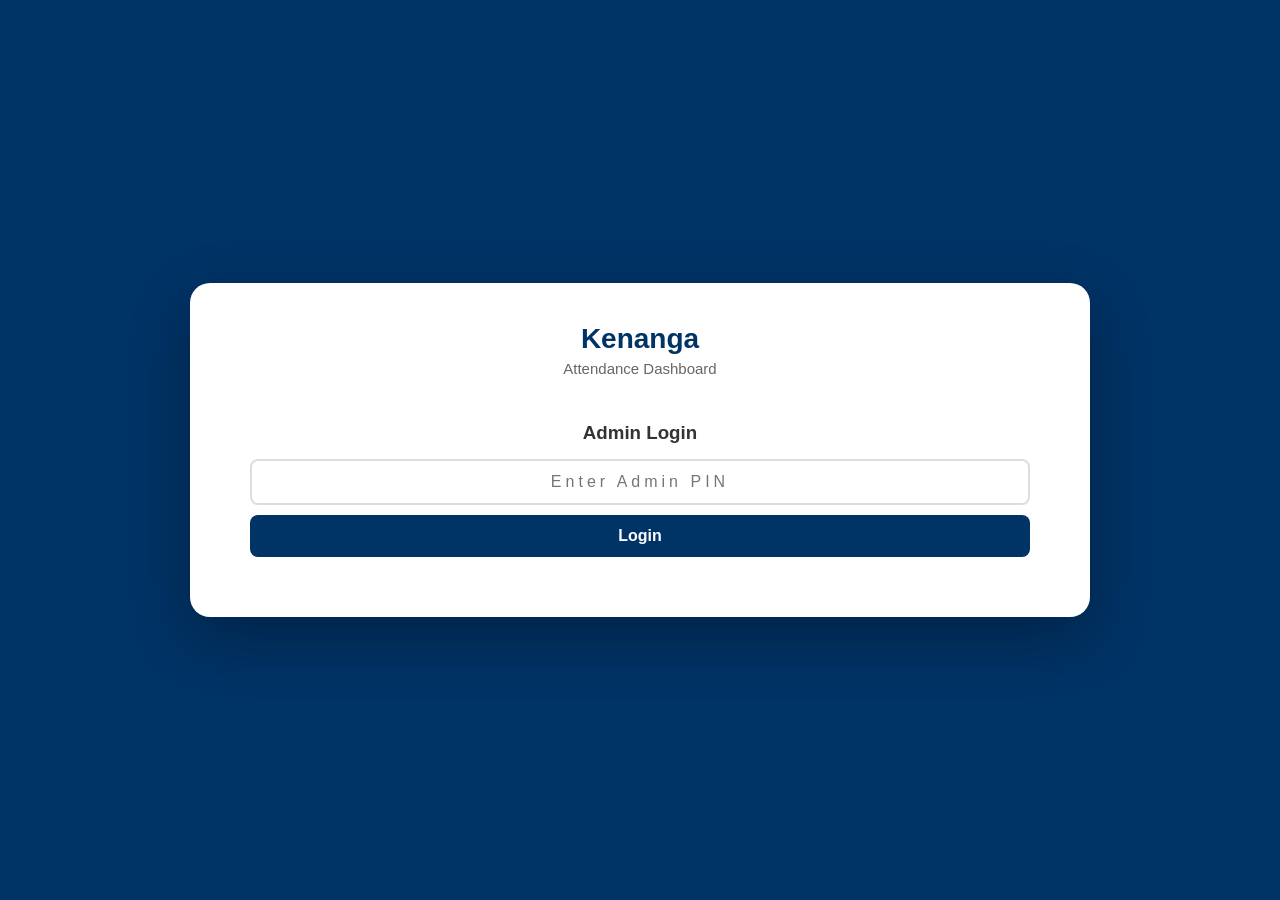
==== admin.html @ 0463588b "Add files via upload" ====
<!DOCTYPE html>
<html lang="en">
<head>
    <meta charset="UTF-8">
    <meta name="viewport" content="width=device-width, initial-scale=1.0">
    <title>Kenanga - Admin Attendance</title>
    <link rel="stylesheet" href="style.css">
</head>
<body>
    <div class="container admin-container">
        <h1>Kenanga</h1>
        <p class="subtitle">Attendance Dashboard</p>

        <div id="loginBox" class="login-box">
            <h3>Admin Login</h3>
            <input type="password" id="adminPin" placeholder="Enter Admin PIN">
            <button onclick="adminLogin()">Login</button>
            <p id="loginError" class="error hidden">Incorrect PIN</p>
        </div>

        <div id="adminPanel" class="hidden">

            <div class="month-selector">
                <label>Month:</label>
                <select id="monthSelect" onchange="loadAttendance()"></select>
                <label>Year:</label>
                <select id="yearSelect" onchange="loadAttendance()"></select>
            </div>

            <div class="summary-section">
                <h2>Monthly Summary</h2>
                <div id="summaryTable"></div>
            </div>

            <div class="bonus-section">
                <h2>Daily Bonus Settings</h2>
                <div id="bonusSettings"></div>
                <button onclick="saveBonusSettings()" class="save-btn">Save Bonus Settings</button>
            </div>

            <div class="records-section">
                <h2>Attendance Records</h2>
                <div id="recordsTable"></div>
            </div>

            <button onclick="exportCSV()" class="export-btn">Export CSV</button>
        </div>
    </div>

    <script src="script.js"></script>
    <script src="admin-script.js"></script>
</body>
</html>
---- style.css ----
* {
    margin: 0;
    padding: 0;
    box-sizing: border-box;
}

body {
    font-family: -apple-system, BlinkMacSystemFont, 'Segoe UI', Roboto, sans-serif;
    background: #003366;
    min-height: 100vh;
    padding: 20px;
    display: flex;
    align-items: center;
    justify-content: center;
}

.container {
    max-width: 480px;
    width: 100%;
    background: white;
    border-radius: 20px;
    padding: 40px;
    box-shadow: 0 20px 60px rgba(0,0,0,0.3);
}

.admin-container {
    max-width: 900px;
}

h1 {
    text-align: center;
    color: #003366;
    font-size: 28px;
    margin-bottom: 5px;
}

.subtitle {
    text-align: center;
    color: #666;
    margin-bottom: 25px;
    font-size: 15px;
}

.info-box {
    padding: 12px 16px;
    border-radius: 8px;
    margin-bottom: 12px;
    font-size: 14px;
    font-weight: 500;
}

.success-box {
    background: #d4edda;
    color: #155724;
    border: 1px solid #c3e6cb;
}

.error-box {
    background: #f8d7da;
    color: #721c24;
    border: 1px solid #f5c6cb;
}

.neutral-box {
    background: #e3f2fd;
    color: #0d47a1;
    border: 1px solid #bbdefb;
}

.input-group {
    margin-bottom: 20px;
}

.input-group label {
    display: block;
    font-weight: 600;
    color: #333;
    margin-bottom: 8px;
    font-size: 14px;
}

.input-group select {
    width: 100%;
    padding: 14px;
    border: 2px solid #e0e0e0;
    border-radius: 10px;
    font-size: 16px;
    color: #333;
    background: white;
}

.input-group select:focus {
    outline: none;
    border-color: #003366;
}

.checkin-btn {
    width: 100%;
    padding: 18px;
    background: #003366;
    color: white;
    border: none;
    border-radius: 10px;
    font-size: 18px;
    font-weight: 600;
    cursor: pointer;
    transition: all 0.3s;
    display: flex;
    align-items: center;
    justify-content: center;
    gap: 10px;
}

.checkin-btn:hover {
    background: #004488;
    transform: translateY(-2px);
}

.warning-box {
    background: #fff3cd;
    border: 1px solid #ffc107;
    color: #856404;
    padding: 12px 16px;
    border-radius: 8px;
    margin-bottom: 15px;
    font-weight: 600;
    text-align: center;
}

.success-box-large {
    text-align: center;
    padding: 30px;
    background: #d4edda;
    border-radius: 15px;
}

.success-icon {
    font-size: 60px;
    color: #28a745;
    margin-bottom: 15px;
}

.blocked-box {
    text-align: center;
    padding: 30px;
    background: #f8d7da;
    border-radius: 15px;
}

.blocked-icon {
    font-size: 60px;
    color: #dc3545;
    margin-bottom: 15px;
}

#successBox {
    text-align: center;
    padding: 30px;
    background: #d4edda;
    border-radius: 15px;
}

#successBox .success-icon {
    font-size: 60px;
    color: #28a745;
    margin-bottom: 15px;
}

#successBox h2 {
    color: #155724;
    margin-bottom: 10px;
}

#successBox p {
    color: #155724;
    font-size: 14px;
}

#blockedBox {
    text-align: center;
    padding: 30px;
    background: #f8d7da;
    border-radius: 15px;
}

#blockedBox .blocked-icon {
    font-size: 60px;
    color: #dc3545;
    margin-bottom: 15px;
}

#blockedBox p {
    color: #721c24;
    font-weight: 600;
}

.spinner {
    display: inline-block;
    animation: spin 1s linear infinite;
}

@keyframes spin {
    from { transform: rotate(0deg); }
    to { transform: rotate(360deg); }
}

.hidden {
    display: none;
}

/* Admin styles */
.login-box {
    text-align: center;
    padding: 20px;
}

.login-box h3 {
    margin-bottom: 15px;
    color: #333;
}

.login-box input {
    width: 100%;
    padding: 12px;
    border: 2px solid #ddd;
    border-radius: 8px;
    font-size: 16px;
    margin-bottom: 10px;
    text-align: center;
    letter-spacing: 4px;
}

.login-box button {
    width: 100%;
    padding: 12px;
    background: #003366;
    color: white;
    border: none;
    border-radius: 8px;
    font-size: 16px;
    cursor: pointer;
    font-weight: 600;
}

.error {
    color: red;
    font-size: 13px;
    margin-top: 8px;
}

.month-selector {
    display: flex;
    gap: 15px;
    align-items: center;
    margin-bottom: 25px;
    flex-wrap: wrap;
}

.month-selector label {
    font-weight: 600;
    color: #333;
}

.month-selector select {
    padding: 8px 12px;
    border: 2px solid #ddd;
    border-radius: 8px;
    font-size: 14px;
}

.summary-section, .bonus-section, .records-section {
    margin-bottom: 30px;
}

.summary-section h2, .bonus-section h2, .records-section h2 {
    color: #003366;
    margin-bottom: 15px;
    font-size: 18px;
    border-bottom: 2px solid #003366;
    padding-bottom: 8px;
}

table {
    width: 100%;
    border-collapse: collapse;
    font-size: 14px;
}

th {
    background: #003366;
    color: white;
    padding: 12px;
    text-align: left;
}

td {
    padding: 10px 12px;
    border-bottom: 1px solid #e0e0e0;
}

tr:hover td {
    background: #f5f5f5;
}

td.present {
    color: #28a745;
    font-weight: 700;
}

td.absent {
    color: #dc3545;
    font-weight: 700;
}

.bonus-row {
    display: flex;
    align-items: center;
    gap: 15px;
    margin-bottom: 10px;
    padding: 10px;
    background: #f9f9f9;
    border-radius: 8px;
}

.bonus-row span {
    flex: 1;
    font-weight: 600;
    color: #333;
}

.bonus-row input {
    width: 180px;
    padding: 8px 12px;
    border: 2px solid #ddd;
    border-radius: 6px;
    font-size: 14px;
}

.save-btn {
    padding: 12px 24px;
    background: #28a745;
    color: white;
    border: none;
    border-radius: 8px;
    font-size: 14px;
    font-weight: 600;
    cursor: pointer;
    margin-top: 10px;
}

.export-btn {
    width: 100%;
    padding: 14px;
    background: #6c757d;
    color: white;
    border: none;
    border-radius: 8px;
    font-size: 15px;
    font-weight: 600;
    cursor: pointer;
    margin-top: 10px;
}

.no-data {
    text-align: center;
    color: #666;
    padding: 20px;
}
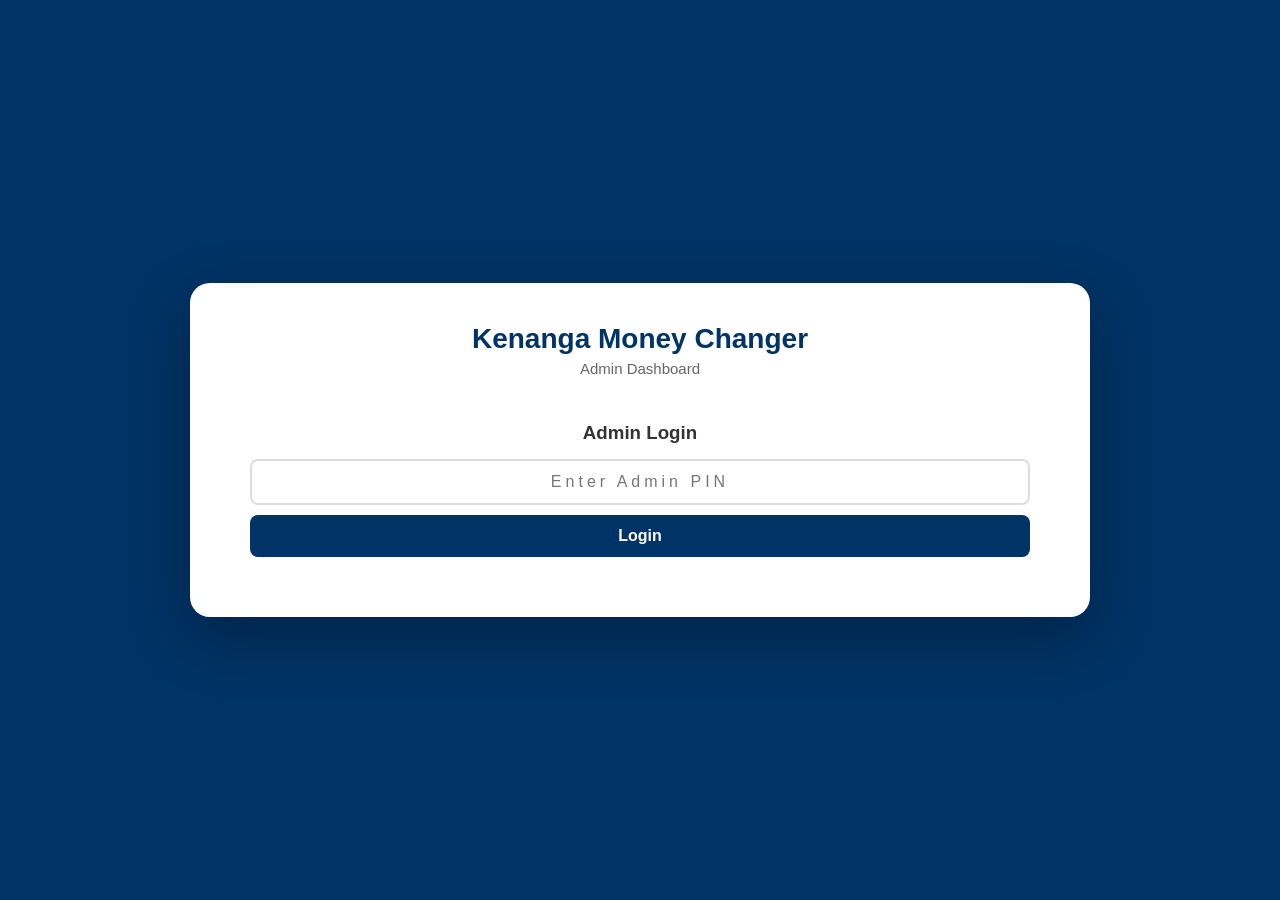
==== commit 77e1097d: "Add files via upload" ====
--- a/admin.html
+++ b/admin.html
@@ -3,19 +3,19 @@
 <head>
     <meta charset="UTF-8">
     <meta name="viewport" content="width=device-width, initial-scale=1.0">
-    <title>Kenanga - Admin Attendance</title>
+    <title>Kenanga Money Changer - Admin</title>
     <link rel="stylesheet" href="style.css">
 </head>
 <body>
     <div class="container admin-container">
-        <h1>Kenanga</h1>
-        <p class="subtitle">Attendance Dashboard</p>
+        <h1>Kenanga Money Changer</h1>
+        <p class="subtitle">Admin Dashboard</p>
 
         <div id="loginBox" class="login-box">
             <h3>Admin Login</h3>
             <input type="password" id="adminPin" placeholder="Enter Admin PIN">
             <button onclick="adminLogin()">Login</button>
-            <p id="loginError" class="error hidden">Incorrect PIN</p>
+            <p id="loginError" class="error-text hidden">Incorrect PIN</p>
         </div>
 
         <div id="adminPanel" class="hidden">
@@ -33,14 +33,9 @@
             </div>
 
             <div class="bonus-section">
-                <h2>Daily Bonus Settings</h2>
-                <div id="bonusSettings"></div>
-                <button onclick="saveBonusSettings()" class="save-btn">Save Bonus Settings</button>
-            </div>
-
-            <div class="records-section">
-                <h2>Attendance Records</h2>
-                <div id="recordsTable"></div>
+                <h2>Employee Settings</h2>
+                <div id="employeeSettings"></div>
+                <button onclick="saveEmployeeSettings()" class="save-btn">Save Settings</button>
             </div>
 
             <button onclick="exportCSV()" class="export-btn">Export CSV</button>
--- a/style.css
+++ b/style.css
@@ -366,3 +366,257 @@
     color: #666;
     padding: 20px;
 }
+
+/* Daily code box */
+.daily-code-box {
+    text-align: center;
+    background: #003366;
+    color: white;
+    padding: 20px;
+    border-radius: 15px;
+    margin-bottom: 20px;
+}
+
+.daily-code-box p {
+    font-size: 13px;
+    opacity: 0.8;
+    margin-bottom: 8px;
+}
+
+.code-display {
+    font-size: 48px;
+    font-weight: 800;
+    letter-spacing: 12px;
+    color: #FFD700;
+    margin: 10px 0;
+}
+
+.code-hint {
+    font-size: 12px;
+    opacity: 0.7;
+    margin-top: 8px !important;
+}
+
+#codeInput {
+    width: 100%;
+    padding: 14px;
+    border: 2px solid #e0e0e0;
+    border-radius: 10px;
+    font-size: 24px;
+    text-align: center;
+    letter-spacing: 8px;
+    font-weight: 700;
+}
+
+#codeInput:focus {
+    outline: none;
+    border-color: #003366;
+}
+
+/* Employee detail page */
+.back-btn {
+    display: inline-block;
+    padding: 10px 20px;
+    background: #003366;
+    color: white;
+    border: none;
+    border-radius: 8px;
+    cursor: pointer;
+    font-size: 14px;
+    font-weight: 600;
+    margin-bottom: 25px;
+    text-decoration: none;
+}
+
+.employee-profile {
+    display: flex;
+    align-items: center;
+    gap: 20px;
+    margin-bottom: 20px;
+}
+
+.employee-avatar {
+    width: 70px;
+    height: 70px;
+    background: #003366;
+    color: white;
+    border-radius: 50%;
+    display: flex;
+    align-items: center;
+    justify-content: center;
+    font-size: 30px;
+    font-weight: 700;
+    flex-shrink: 0;
+}
+
+.employee-info h2 {
+    color: #003366;
+    margin-bottom: 4px;
+}
+
+.employee-info .position {
+    color: #666;
+    font-size: 14px;
+}
+
+.employee-info .period {
+    color: #999;
+    font-size: 13px;
+}
+
+.salary-card {
+    background: #003366;
+    color: white;
+    padding: 15px 20px;
+    border-radius: 10px;
+    display: flex;
+    justify-content: space-between;
+    align-items: center;
+    margin-bottom: 25px;
+    font-size: 15px;
+}
+
+.salary-card strong {
+    font-size: 18px;
+}
+
+.summary-cards {
+    display: grid;
+    grid-template-columns: repeat(3, 1fr);
+    gap: 15px;
+    margin-bottom: 25px;
+}
+
+.summary-card {
+    padding: 20px;
+    border-radius: 10px;
+    text-align: center;
+    display: flex;
+    flex-direction: column;
+    gap: 8px;
+}
+
+.summary-card span {
+    font-size: 12px;
+    font-weight: 600;
+    opacity: 0.8;
+}
+
+.summary-card strong {
+    font-size: 28px;
+    font-weight: 800;
+}
+
+.summary-card.green { background: #d4edda; color: #155724; }
+.summary-card.red { background: #f8d7da; color: #721c24; }
+.summary-card.blue { background: #d1ecf1; color: #0c5460; }
+
+.earnings-table {
+    margin-bottom: 30px;
+}
+
+.earnings-table .total-row td {
+    background: #003366;
+    color: white;
+    font-size: 16px;
+}
+
+/* Employee settings */
+.employee-setting-card {
+    background: #f9f9f9;
+    border-radius: 10px;
+    padding: 20px;
+    margin-bottom: 15px;
+}
+
+.employee-setting-card h4 {
+    color: #003366;
+    margin-bottom: 15px;
+    font-size: 16px;
+}
+
+.setting-grid {
+    display: grid;
+    grid-template-columns: 1fr 1fr;
+    gap: 10px;
+}
+
+.setting-row {
+    display: flex;
+    flex-direction: column;
+    gap: 5px;
+}
+
+.setting-row label {
+    font-size: 12px;
+    color: #666;
+    font-weight: 600;
+}
+
+.setting-row input {
+    padding: 8px 12px;
+    border: 2px solid #ddd;
+    border-radius: 6px;
+    font-size: 14px;
+}
+
+.detail-btn {
+    padding: 6px 14px;
+    background: #003366;
+    color: white;
+    border: none;
+    border-radius: 6px;
+    cursor: pointer;
+    font-size: 13px;
+    font-weight: 600;
+}
+
+.detail-btn:hover {
+    background: #004488;
+}
+
+tfoot td {
+    background: #f0f4ff;
+    font-size: 15px;
+    padding: 12px;
+}
+
+.checkout-btn {
+    width: 100%;
+    padding: 18px;
+    background: #dc3545;
+    color: white;
+    border: none;
+    border-radius: 10px;
+    font-size: 18px;
+    font-weight: 600;
+    cursor: pointer;
+    transition: all 0.3s;
+    display: flex;
+    align-items: center;
+    justify-content: center;
+    gap: 10px;
+    margin-top: 10px;
+}
+
+.checkout-btn:hover {
+    background: #c82333;
+    transform: translateY(-2px);
+}
+
+.success-hint {
+    background: #d4edda;
+    border-color: #28a745;
+    color: #155724;
+}
+
+.error-text {
+    color: red;
+    font-size: 13px;
+    margin-bottom: 10px;
+}
+
+@media (max-width: 600px) {
+    .setting-grid { grid-template-columns: 1fr; }
+    .summary-cards { grid-template-columns: 1fr; }
+}
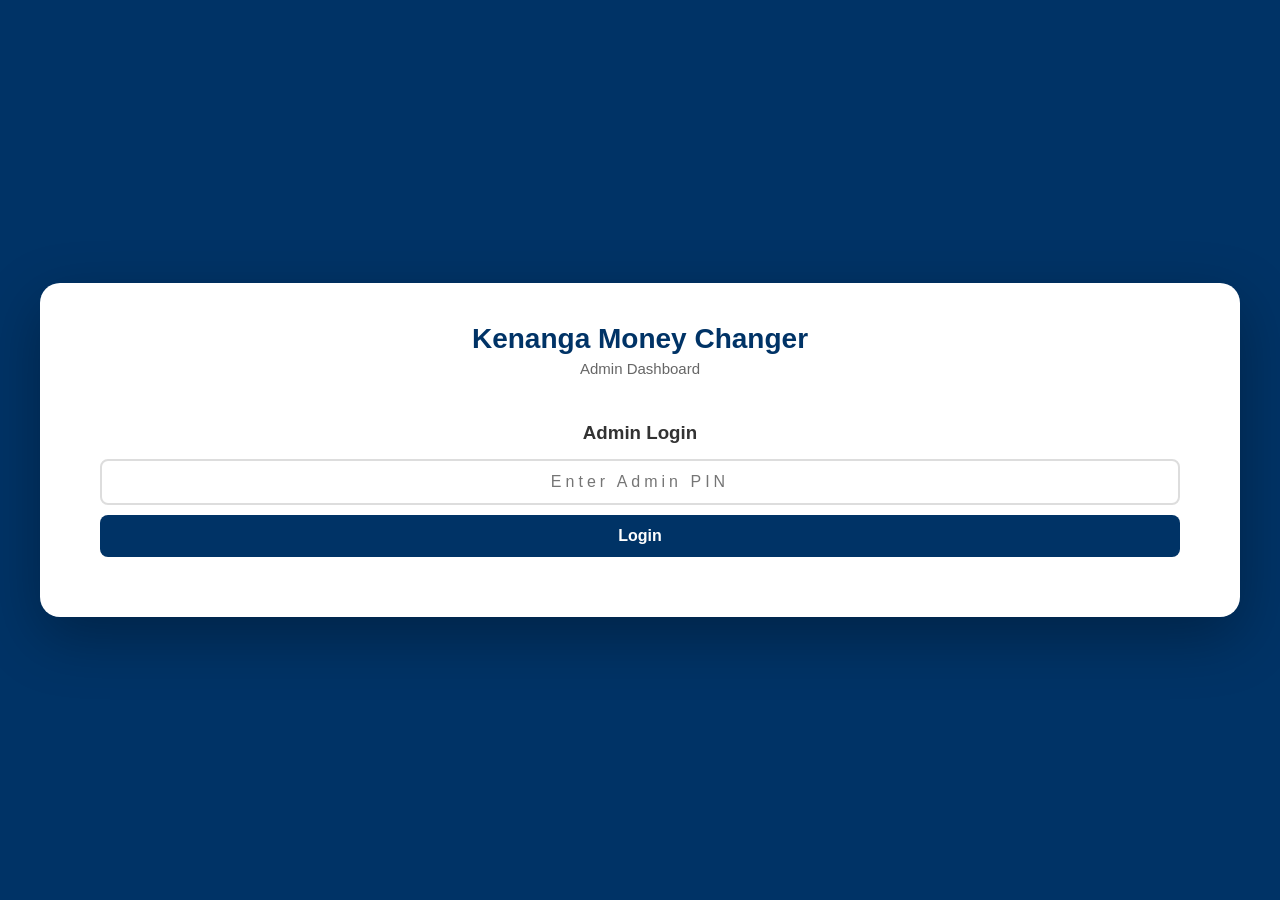
==== commit 1b9dc4d0: "Add files via upload" ====
--- a/admin.html
+++ b/admin.html
@@ -7,7 +7,7 @@
     <link rel="stylesheet" href="style.css">
 </head>
 <body>
-    <div class="container admin-container">
+    <div class="container admin-container wide">
         <h1>Kenanga Money Changer</h1>
         <p class="subtitle">Admin Dashboard</p>
 
@@ -22,26 +22,64 @@
 
             <div class="month-selector">
                 <label>Month:</label>
-                <select id="monthSelect" onchange="loadAttendance()"></select>
+                <select id="monthSelect" onchange="loadAttendance(); renderCalendar()"></select>
                 <label>Year:</label>
-                <select id="yearSelect" onchange="loadAttendance()"></select>
+                <select id="yearSelect" onchange="loadAttendance(); renderCalendar()"></select>
             </div>
 
-            <div class="summary-section">
-                <h2>Monthly Summary</h2>
-                <div id="summaryTable"></div>
+            <!-- Monthly Summary -->
+            <div class="collapsible-section">
+                <div class="section-header" onclick="toggleSection('summarySection')">
+                    <h2>Monthly Summary</h2>
+                    <button class="hide-btn" id="summaryToggle">Hide ▲</button>
+                </div>
+                <div id="summarySection">
+                    <div id="summaryTable"></div>
+                </div>
             </div>
 
-            <div class="bonus-section">
-                <h2>Employee Settings</h2>
-                <div id="employeeSettings"></div>
-                <button onclick="saveEmployeeSettings()" class="save-btn">Save Settings</button>
+            <!-- Holiday Calendar -->
+            <div class="collapsible-section">
+                <div class="section-header" onclick="toggleSection('calendarSection')">
+                    <h2>Holiday Calendar</h2>
+                    <button class="hide-btn" id="calendarToggle">Hide ▲</button>
+                </div>
+                <div id="calendarSection">
+                    <p style="font-size:13px;color:#666;margin-bottom:10px;">Click any weekday to mark/unmark as holiday.</p>
+                    <div id="calendarContainer"></div>
+                </div>
+            </div>
+
+            <!-- Employee Settings -->
+            <div class="collapsible-section">
+                <div class="section-header" onclick="toggleSection('settingsSection')">
+                    <h2>Employee Settings</h2>
+                    <button class="hide-btn" id="settingsToggle">Hide ▲</button>
+                </div>
+                <div id="settingsSection">
+                    <div id="employeeSettings"></div>
+                    <button onclick="saveEmployeeSettings()" class="save-btn">Save Settings</button>
+                </div>
             </div>
 
             <button onclick="exportCSV()" class="export-btn">Export CSV</button>
         </div>
     </div>
 
+    <script>
+        function toggleSection(id) {
+            const section = document.getElementById(id);
+            const toggleId = id.replace('Section', 'Toggle');
+            const btn = document.getElementById(toggleId);
+            if (section.style.display === 'none') {
+                section.style.display = '';
+                btn.textContent = 'Hide ▲';
+            } else {
+                section.style.display = 'none';
+                btn.textContent = 'Show ▼';
+            }
+        }
+    </script>
     <script src="script.js"></script>
     <script src="admin-script.js"></script>
 </body>
--- a/style.css
+++ b/style.css
@@ -620,3 +620,176 @@
     .setting-grid { grid-template-columns: 1fr; }
     .summary-cards { grid-template-columns: 1fr; }
 }
+
+/* Calendar */
+.calendar-section {
+    margin-bottom: 30px;
+}
+
+.calendar-section h2 {
+    color: #003366;
+    margin-bottom: 10px;
+    font-size: 18px;
+    border-bottom: 2px solid #003366;
+    padding-bottom: 8px;
+}
+
+.calendar-header {
+    display: grid;
+    grid-template-columns: repeat(7, 1fr);
+    gap: 4px;
+    margin-bottom: 4px;
+}
+
+.calendar-header span {
+    text-align: center;
+    font-size: 12px;
+    font-weight: 700;
+    color: #666;
+    padding: 5px 0;
+}
+
+.calendar-grid {
+    display: grid;
+    grid-template-columns: repeat(7, 1fr);
+    gap: 4px;
+}
+
+.cal-day {
+    aspect-ratio: 1;
+    display: flex;
+    flex-direction: column;
+    align-items: center;
+    justify-content: center;
+    border-radius: 8px;
+    cursor: pointer;
+    font-size: 13px;
+    font-weight: 600;
+    position: relative;
+    transition: all 0.2s;
+}
+
+.cal-day.empty { background: transparent; cursor: default; }
+.cal-day.workday { background: #d4edda; color: #155724; }
+.cal-day.workday:hover { background: #b8dfc4; }
+.cal-day.weekend { background: #f0f0f0; color: #999; cursor: default; }
+.cal-day.holiday { background: #f8d7da; color: #721c24; }
+.cal-day.holiday:hover { background: #f1b0b7; }
+.cal-day.today { outline: 3px solid #003366; }
+
+.cal-label {
+    font-size: 8px;
+    font-weight: 600;
+    margin-top: 2px;
+}
+
+.workdays-count, .workdays-info {
+    margin-top: 10px;
+    font-size: 13px;
+    color: #555;
+}
+
+.cal-hint {
+    font-size: 12px;
+    color: #999;
+    margin-top: 5px;
+}
+
+/* Shift badge */
+.shift-badge {
+    background: #fff3cd;
+    border: 1px solid #ffc107;
+    color: #856404;
+    padding: 10px 15px;
+    border-radius: 8px;
+    margin-bottom: 15px;
+    font-weight: 600;
+    text-align: center;
+    font-size: 14px;
+}
+
+/* Summary table extras */
+td.shift { color: #ff9800; font-weight: 700; }
+td.advance { color: #dc3545; }
+td.remaining { color: #28a745; }
+
+.subtotal-row td { background: #e8f4fd; font-weight: 600; }
+.advance-row td { color: #dc3545; }
+
+.summary-card.orange { background: #fff3cd; color: #856404; }
+
+.shift-tag {
+    background: #fff3cd;
+    color: #856404;
+    padding: 2px 8px;
+    border-radius: 4px;
+    font-size: 12px;
+    font-weight: 600;
+}
+
+/* Wider container */
+.wide {
+    max-width: 1200px;
+}
+
+/* Collapsible sections */
+.collapsible-section {
+    margin-bottom: 30px;
+    border: 1px solid #e0e0e0;
+    border-radius: 12px;
+    overflow: hidden;
+}
+
+.section-header {
+    display: flex;
+    justify-content: space-between;
+    align-items: center;
+    padding: 15px 20px;
+    background: #f8f9fa;
+    cursor: pointer;
+    border-bottom: 1px solid #e0e0e0;
+}
+
+.section-header h2 {
+    color: #003366;
+    font-size: 17px;
+    border: none;
+    padding: 0;
+    margin: 0;
+}
+
+.section-header:hover {
+    background: #eef0f3;
+}
+
+#summarySection, #calendarSection, #settingsSection {
+    padding: 20px;
+}
+
+.hide-btn {
+    padding: 5px 12px;
+    background: transparent;
+    border: 1px solid #ccc;
+    border-radius: 6px;
+    cursor: pointer;
+    font-size: 12px;
+    color: #666;
+    pointer-events: none;
+}
+
+/* Employee setting card header */
+.emp-setting-header {
+    display: flex;
+    justify-content: space-between;
+    align-items: center;
+    cursor: pointer;
+    margin-bottom: 10px;
+}
+
+.emp-setting-header h4 {
+    margin: 0;
+}
+
+.emp-setting-header .hide-btn {
+    pointer-events: all;
+}
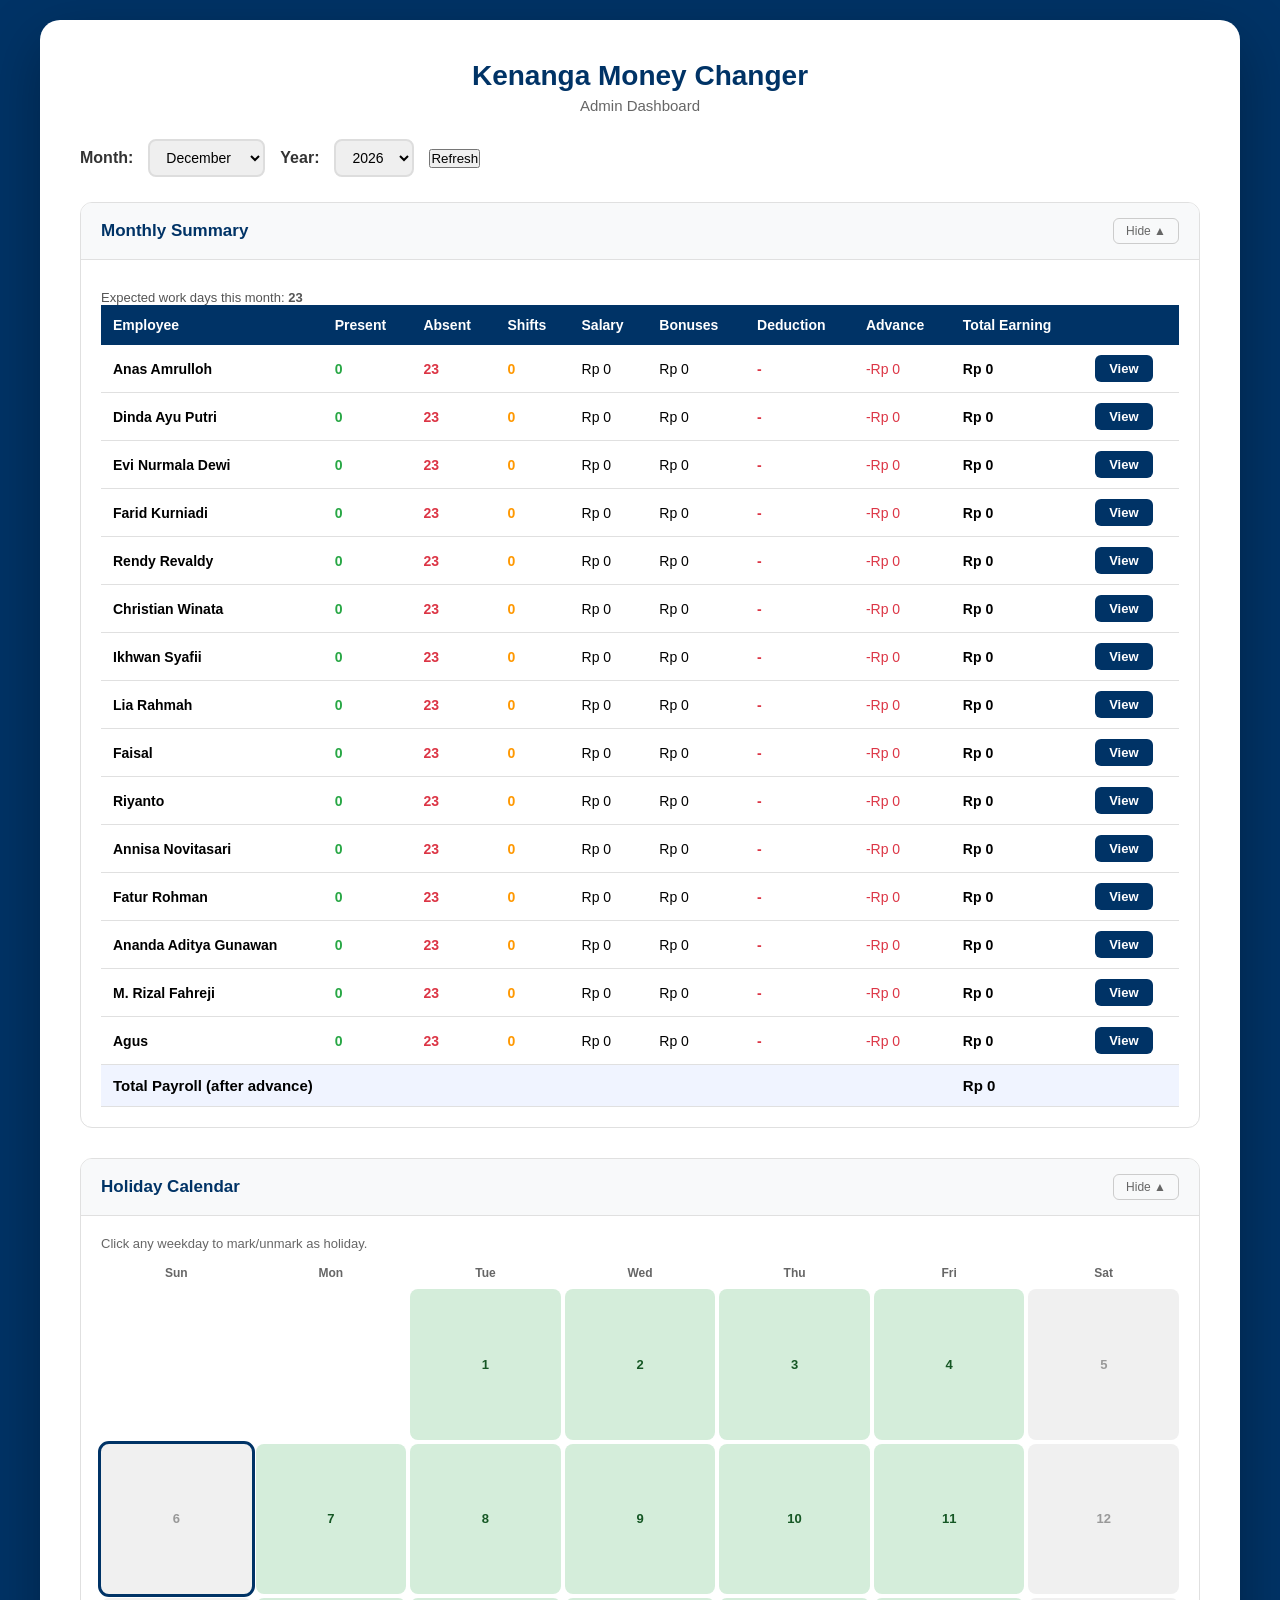
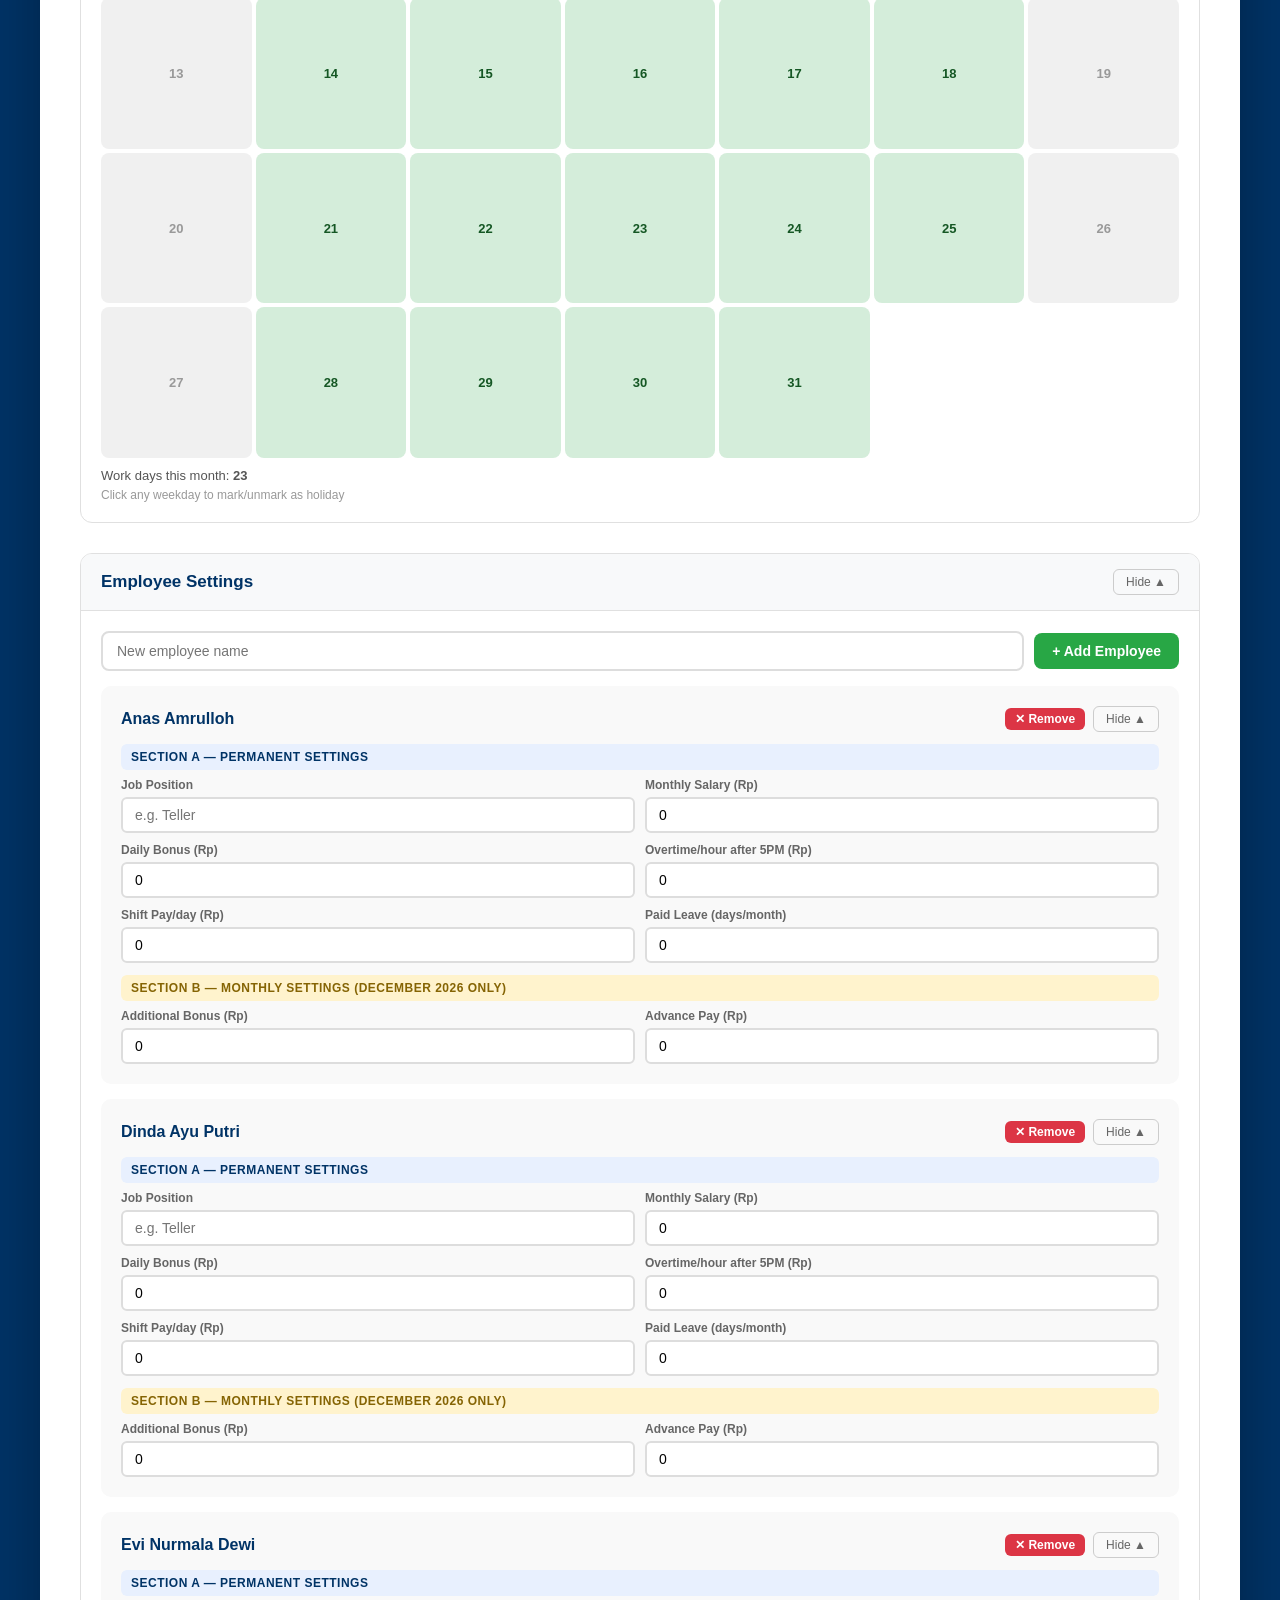
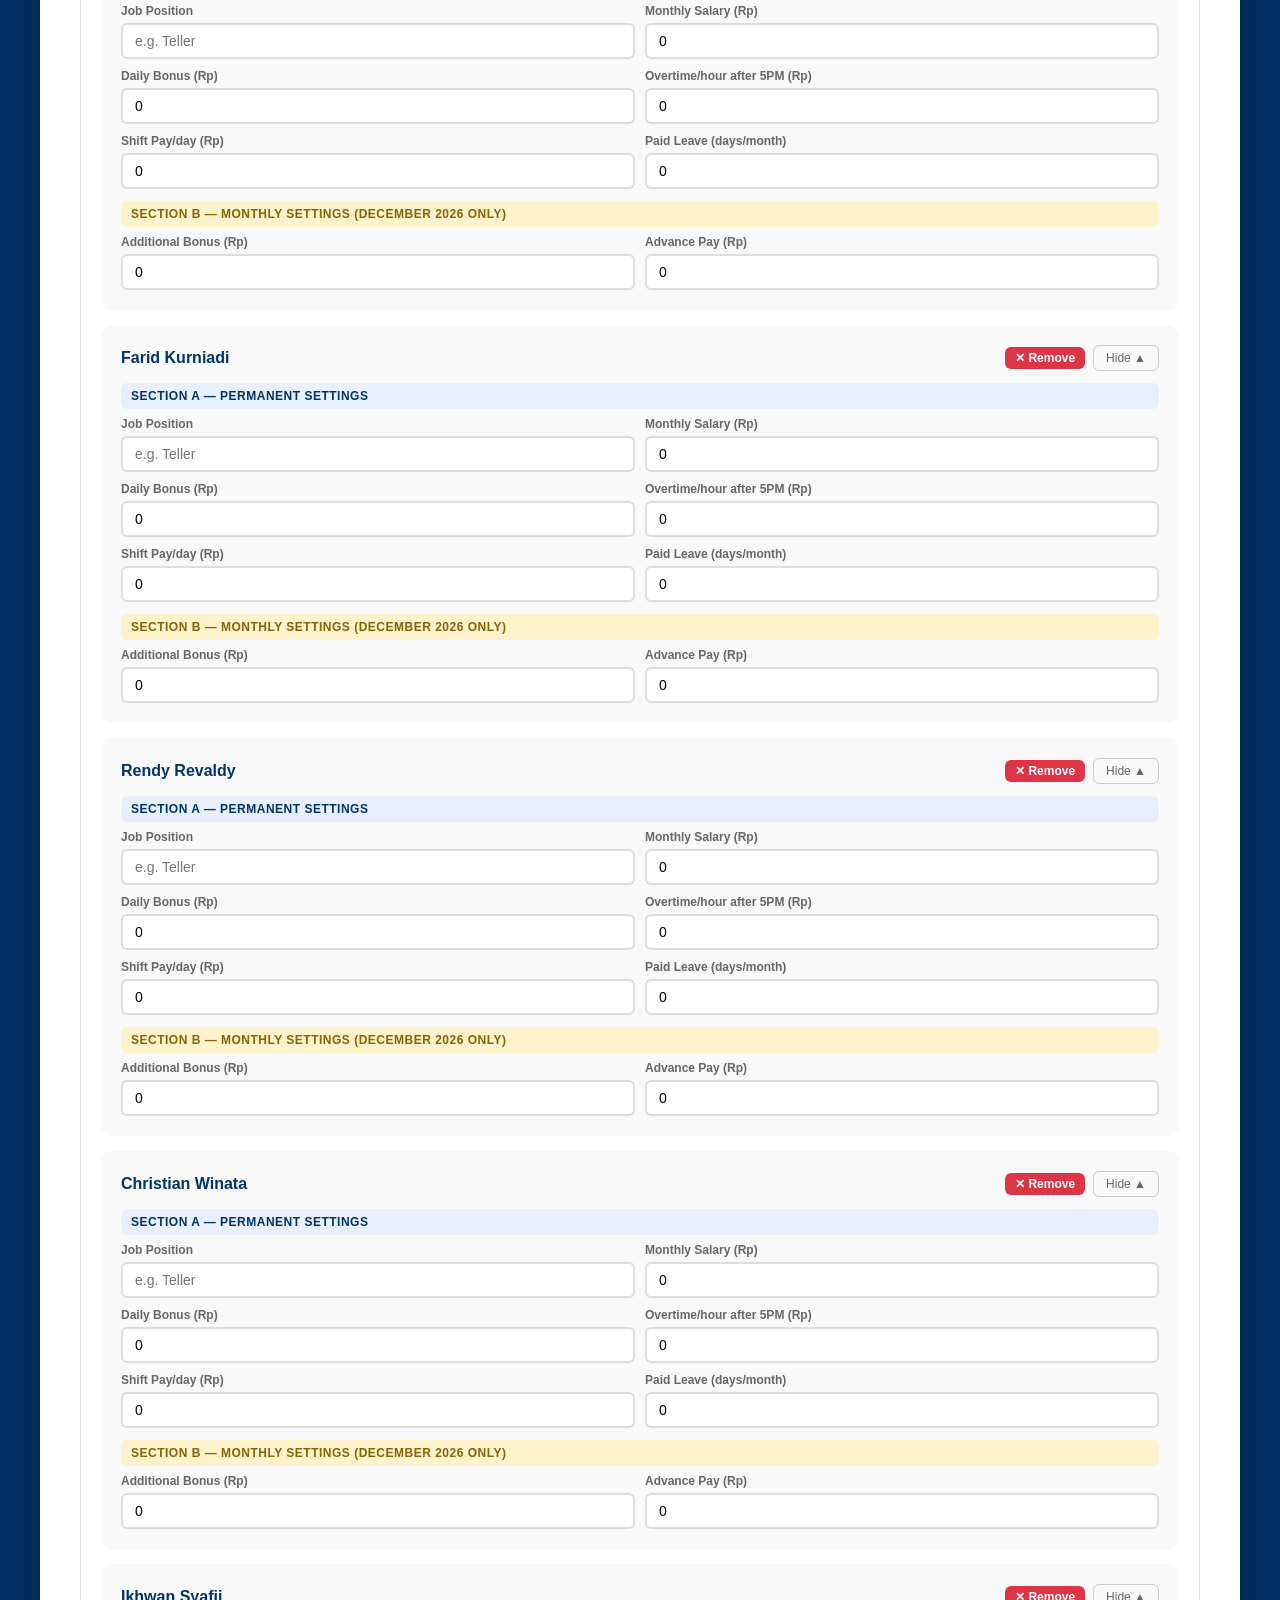
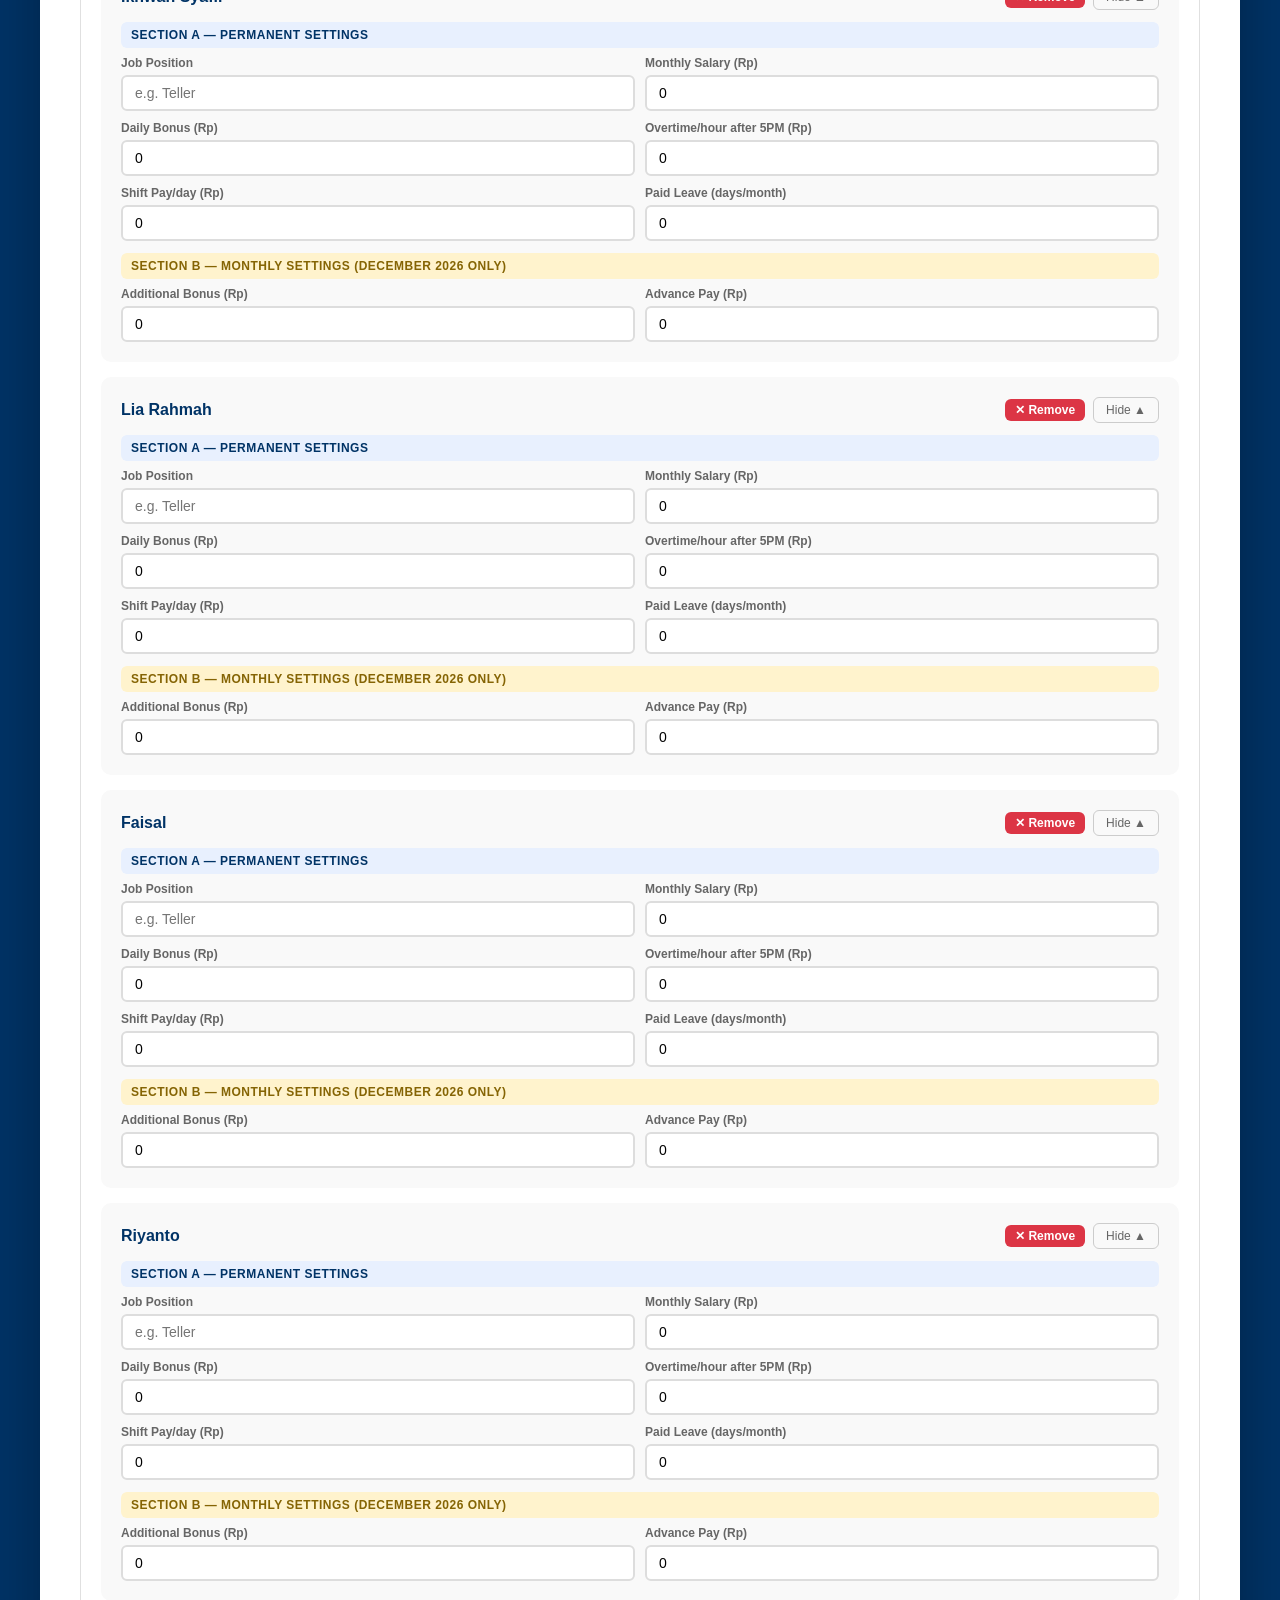
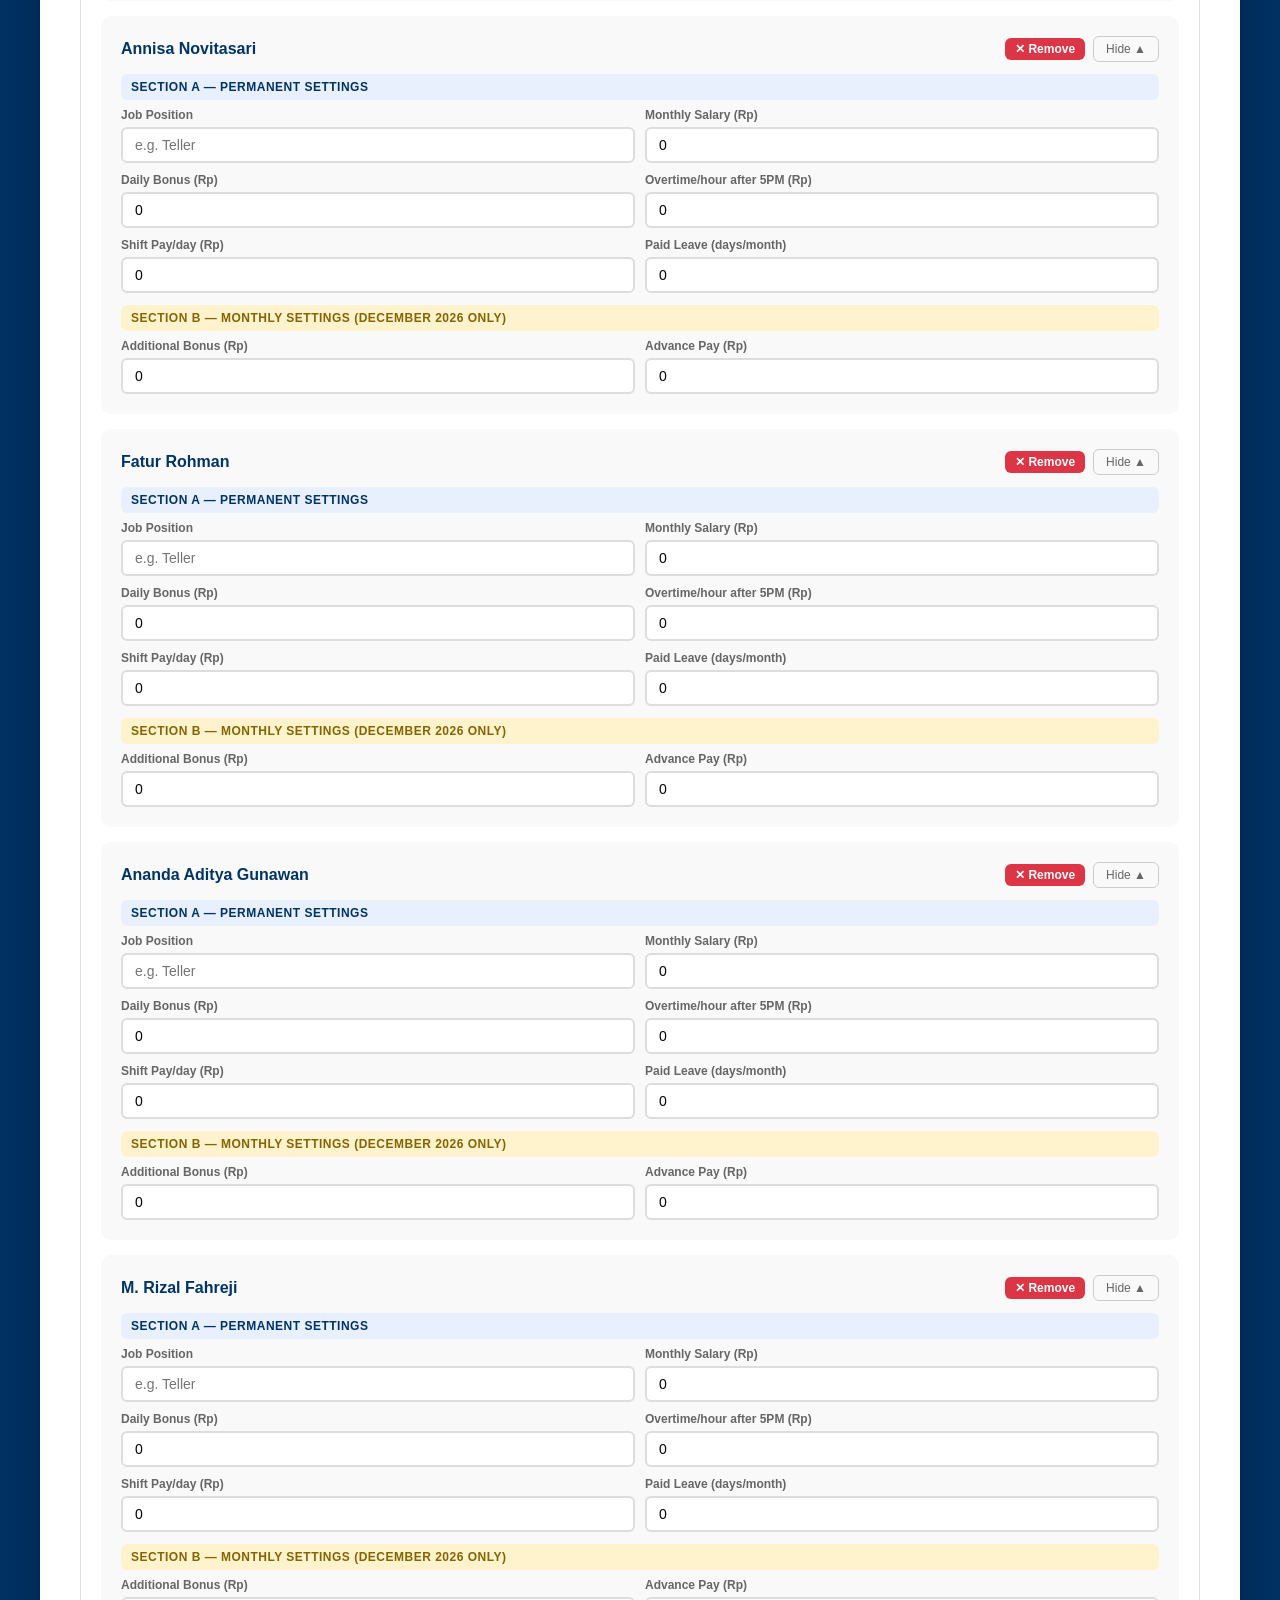
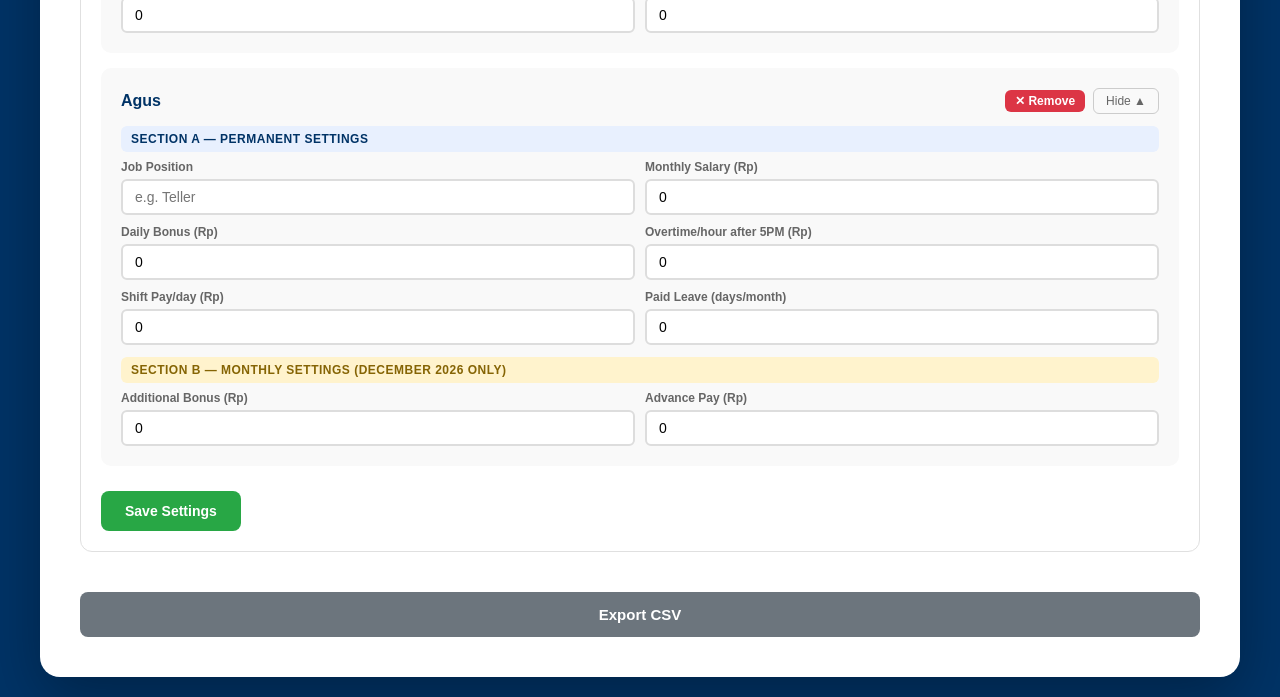
==== commit 53bcaa76: "Add files via upload" ====
--- a/admin.html
+++ b/admin.html
@@ -11,23 +11,17 @@
         <h1>Kenanga Money Changer</h1>
         <p class="subtitle">Admin Dashboard</p>
 
-        <div id="loginBox" class="login-box">
-            <h3>Admin Login</h3>
-            <input type="password" id="adminPin" placeholder="Enter Admin PIN">
-            <button onclick="adminLogin()">Login</button>
-            <p id="loginError" class="error-text hidden">Incorrect PIN</p>
-        </div>
+        <div id="adminPanel" class="">
 
-        <div id="adminPanel" class="hidden">
 
             <div class="month-selector">
                 <label>Month:</label>
-                <select id="monthSelect" onchange="loadAttendance(); renderCalendar()"></select>
+                <select id="monthSelect"></select>
                 <label>Year:</label>
-                <select id="yearSelect" onchange="loadAttendance(); renderCalendar()"></select>
+                <select id="yearSelect"></select>
+                <button onclick="loadAttendance(); renderCalendar();">Refresh</button>
             </div>
 
-            <!-- Monthly Summary -->
             <div class="collapsible-section">
                 <div class="section-header" onclick="toggleSection('summarySection')">
                     <h2>Monthly Summary</h2>
@@ -38,7 +32,6 @@
                 </div>
             </div>
 
-            <!-- Holiday Calendar -->
             <div class="collapsible-section">
                 <div class="section-header" onclick="toggleSection('calendarSection')">
                     <h2>Holiday Calendar</h2>
@@ -50,7 +43,6 @@
                 </div>
             </div>
 
-            <!-- Employee Settings -->
             <div class="collapsible-section">
                 <div class="section-header" onclick="toggleSection('settingsSection')">
                     <h2>Employee Settings</h2>
@@ -80,7 +72,6 @@
             }
         }
     </script>
-    <script src="script.js"></script>
     <script src="admin-script.js"></script>
 </body>
 </html>
--- a/style.css
+++ b/style.css
@@ -793,3 +793,118 @@
 .emp-setting-header .hide-btn {
     pointer-events: all;
 }
+
+/* Section labels */
+.settings-section-label {
+    font-size: 12px;
+    font-weight: 700;
+    color: #003366;
+    background: #e8f0fe;
+    padding: 6px 10px;
+    border-radius: 6px;
+    margin: 12px 0 8px;
+    text-transform: uppercase;
+    letter-spacing: 0.5px;
+}
+
+.monthly-label {
+    background: #fff3cd;
+    color: #856404;
+}
+
+/* Table scroll wrapper */
+.table-scroll {
+    overflow-x: auto;
+}
+
+/* Detail page calendar */
+.detail-cal .cal-day {
+    font-size: 11px;
+}
+
+.cal-time {
+    display: block;
+    font-size: 9px;
+    font-weight: 600;
+    line-height: 1.2;
+    margin-top: 2px;
+}
+
+.cal-day.present { background: #d4edda; color: #155724; }
+.cal-day.absent { background: #f8d7da; color: #721c24; }
+
+.detail-section-title {
+    color: #003366;
+    margin: 30px 0 15px;
+    font-size: 18px;
+    border-bottom: 2px solid #003366;
+    padding-bottom: 8px;
+}
+
+/* Legend */
+.cal-legend {
+    display: flex;
+    gap: 10px;
+    flex-wrap: wrap;
+    margin-bottom: 10px;
+}
+
+.legend-item {
+    font-size: 12px;
+    padding: 3px 10px;
+    border-radius: 4px;
+    font-weight: 600;
+}
+
+.present-legend { background: #d4edda; color: #155724; }
+.absent-legend { background: #f8d7da; color: #721c24; }
+.shift-legend { background: #fff3cd; color: #856404; }
+.holiday-legend { background: #f8d7da; color: #721c24; opacity: 0.6; }
+.weekend-legend { background: #f0f0f0; color: #999; }
+
+.summary-card small {
+    font-size: 11px;
+    opacity: 0.7;
+    display: block;
+}
+
+td.deduction { color: #dc3545; font-weight: 600; }
+.deduction-row td { background: #fff5f5; }
+
+.add-employee-row {
+    display: flex;
+    gap: 10px;
+    margin-bottom: 15px;
+    align-items: center;
+}
+
+.add-employee-row input {
+    flex: 1;
+    padding: 10px 14px;
+    border: 2px solid #ddd;
+    border-radius: 8px;
+    font-size: 14px;
+}
+
+.add-emp-btn {
+    padding: 10px 18px;
+    background: #28a745;
+    color: white;
+    border: none;
+    border-radius: 8px;
+    cursor: pointer;
+    font-size: 14px;
+    font-weight: 600;
+    white-space: nowrap;
+}
+
+.remove-emp-btn {
+    padding: 4px 10px;
+    background: #dc3545;
+    color: white;
+    border: none;
+    border-radius: 6px;
+    cursor: pointer;
+    font-size: 12px;
+    font-weight: 600;
+}
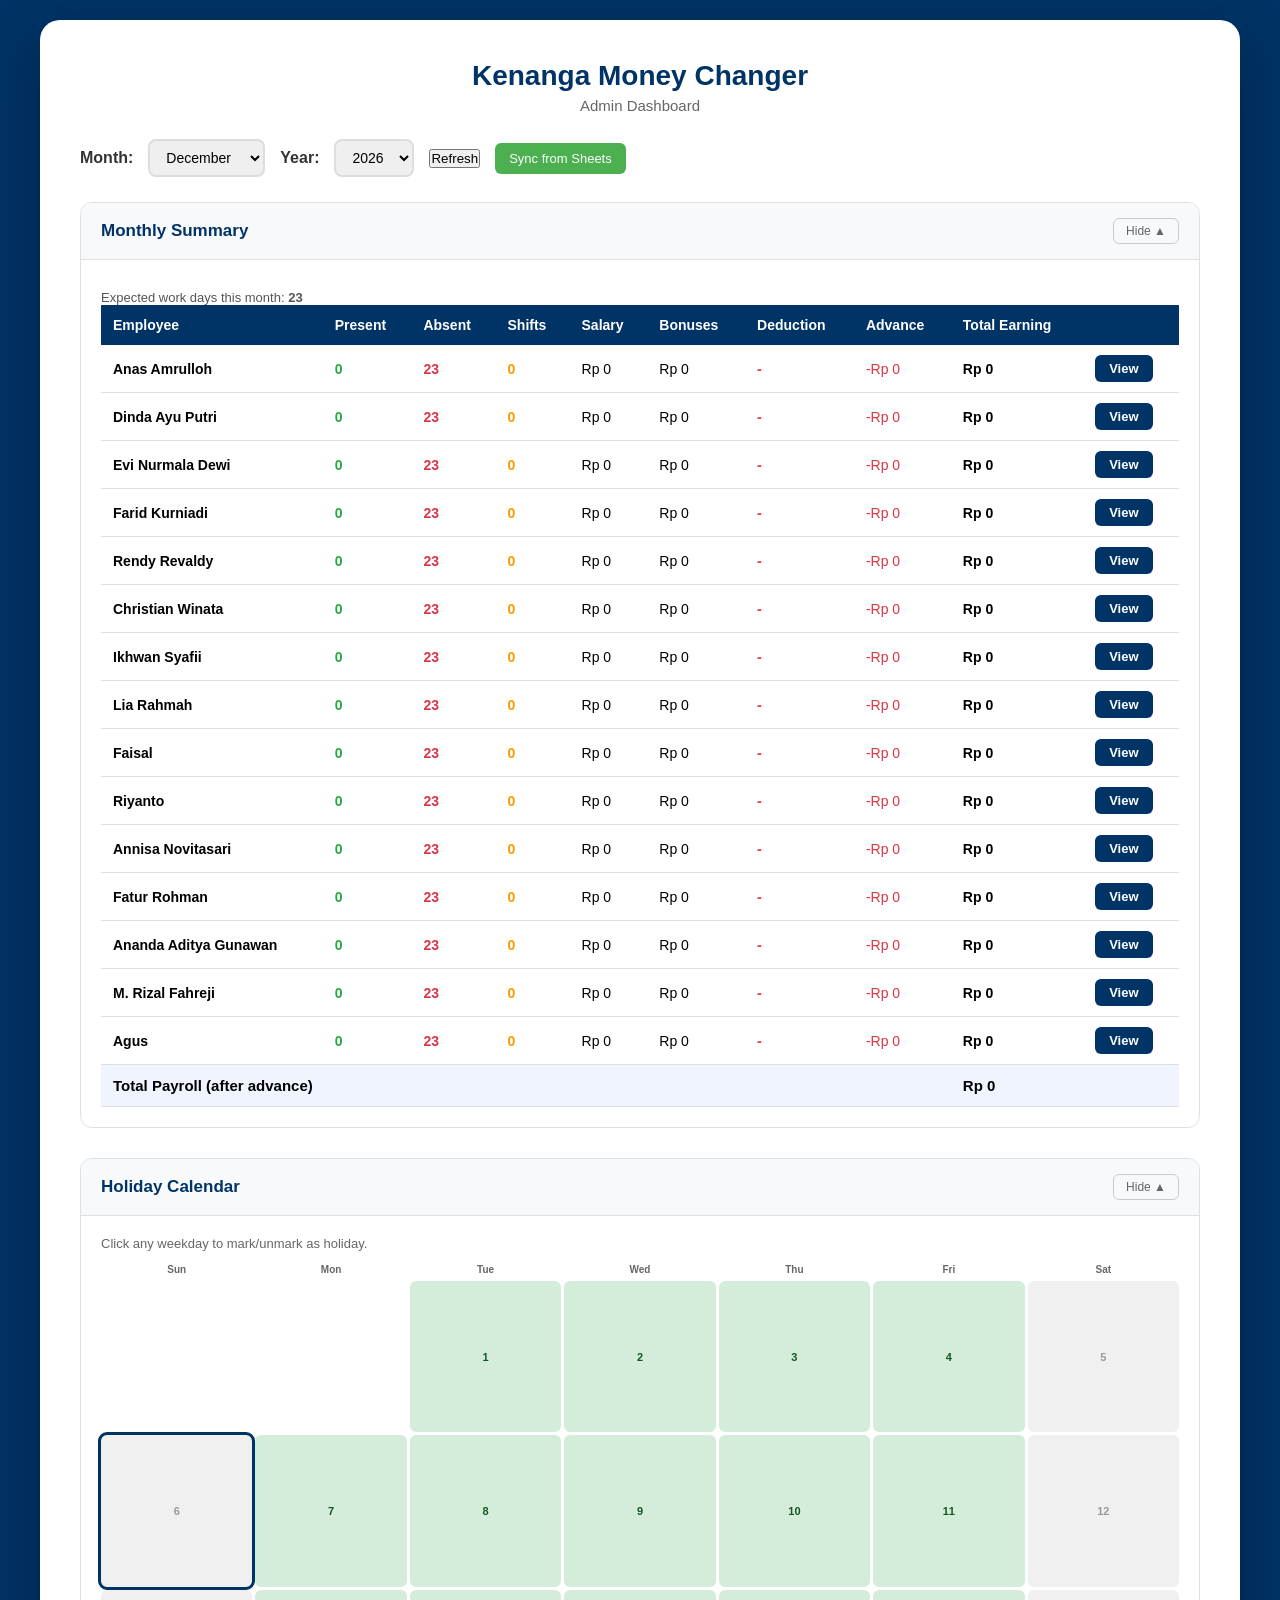
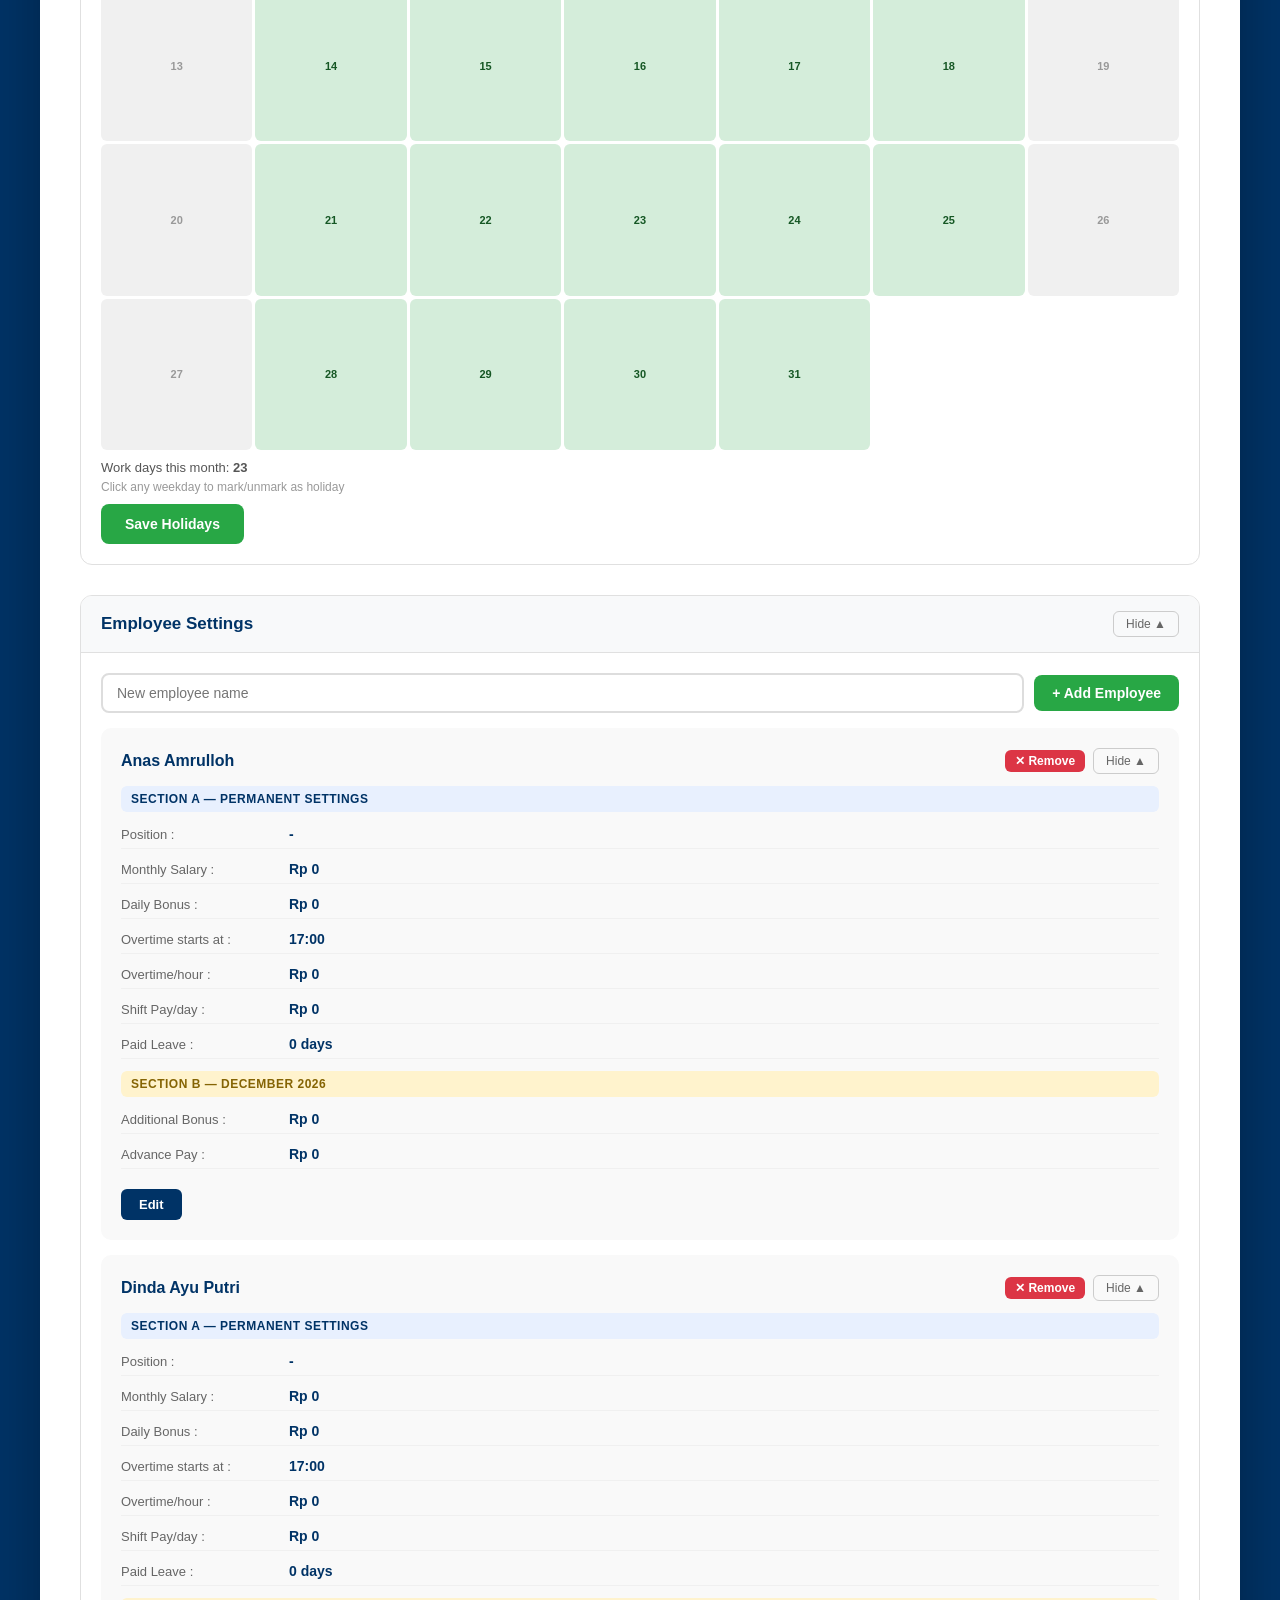
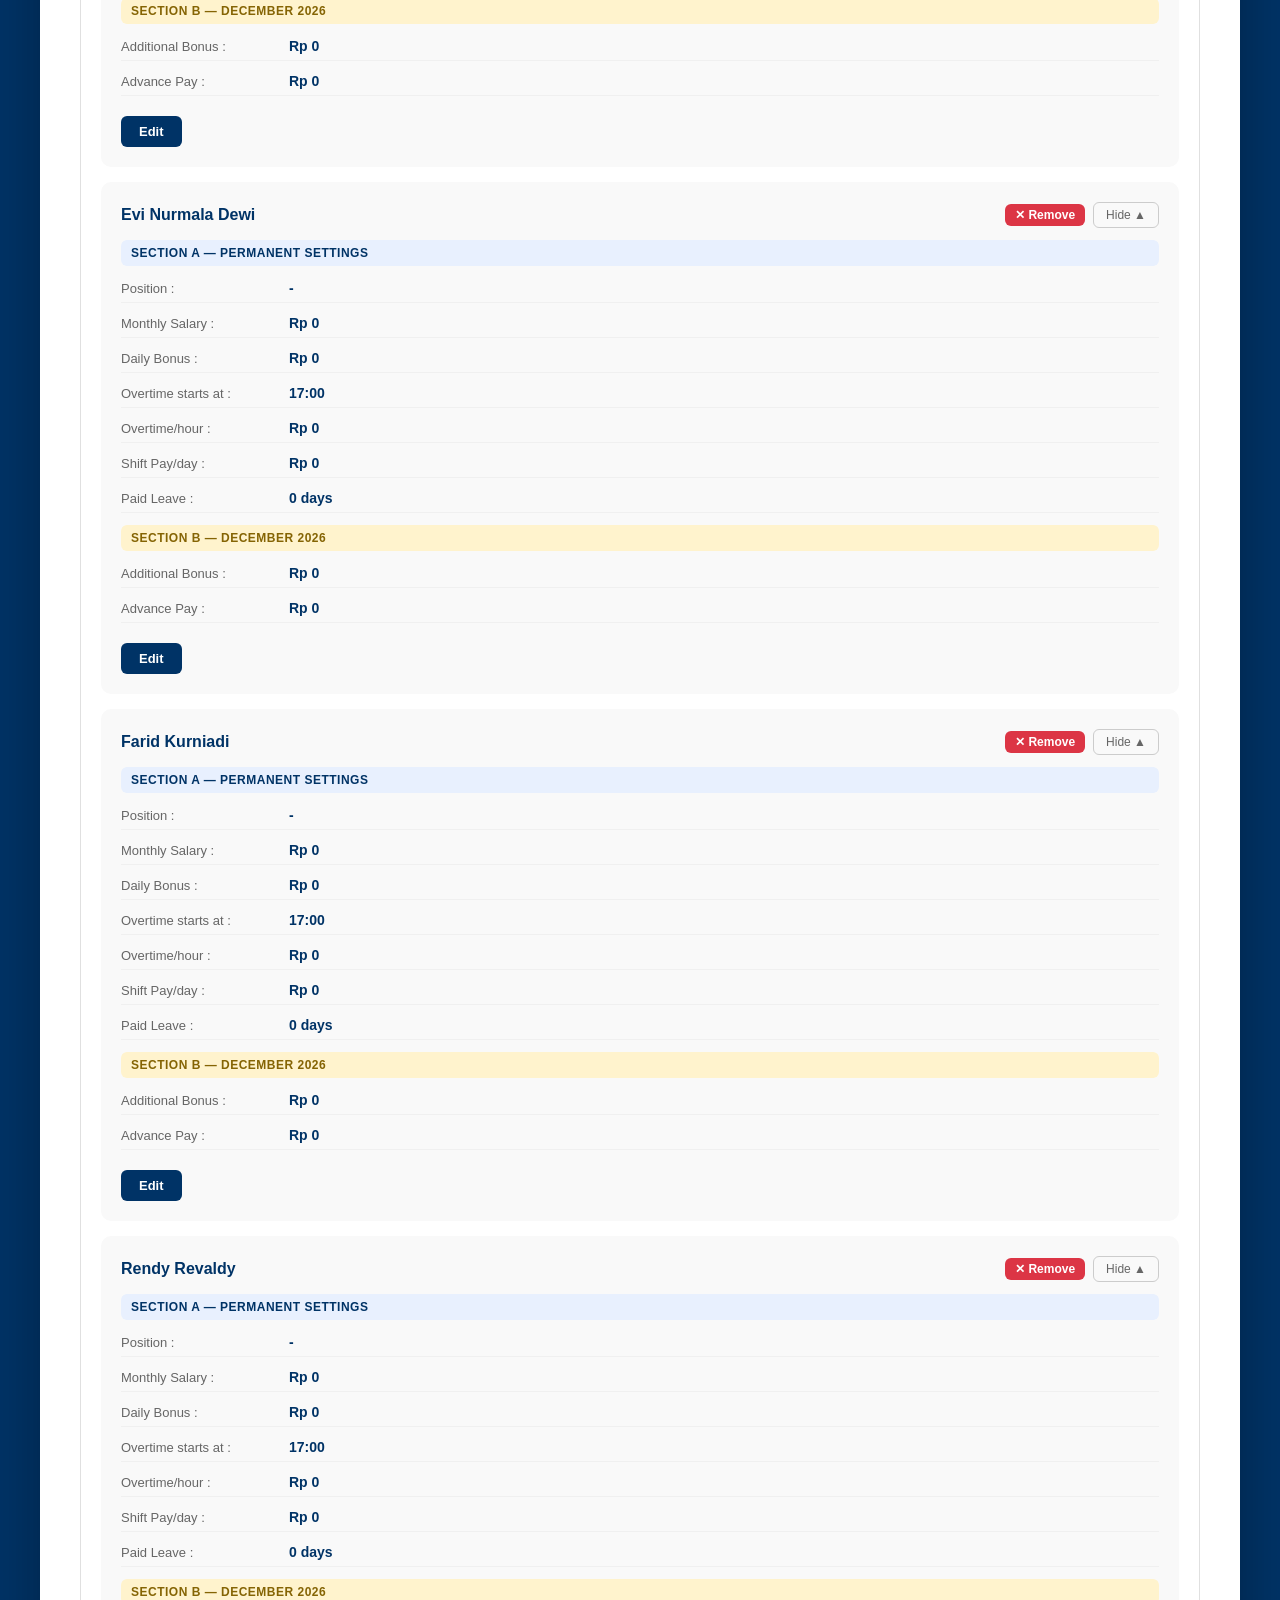
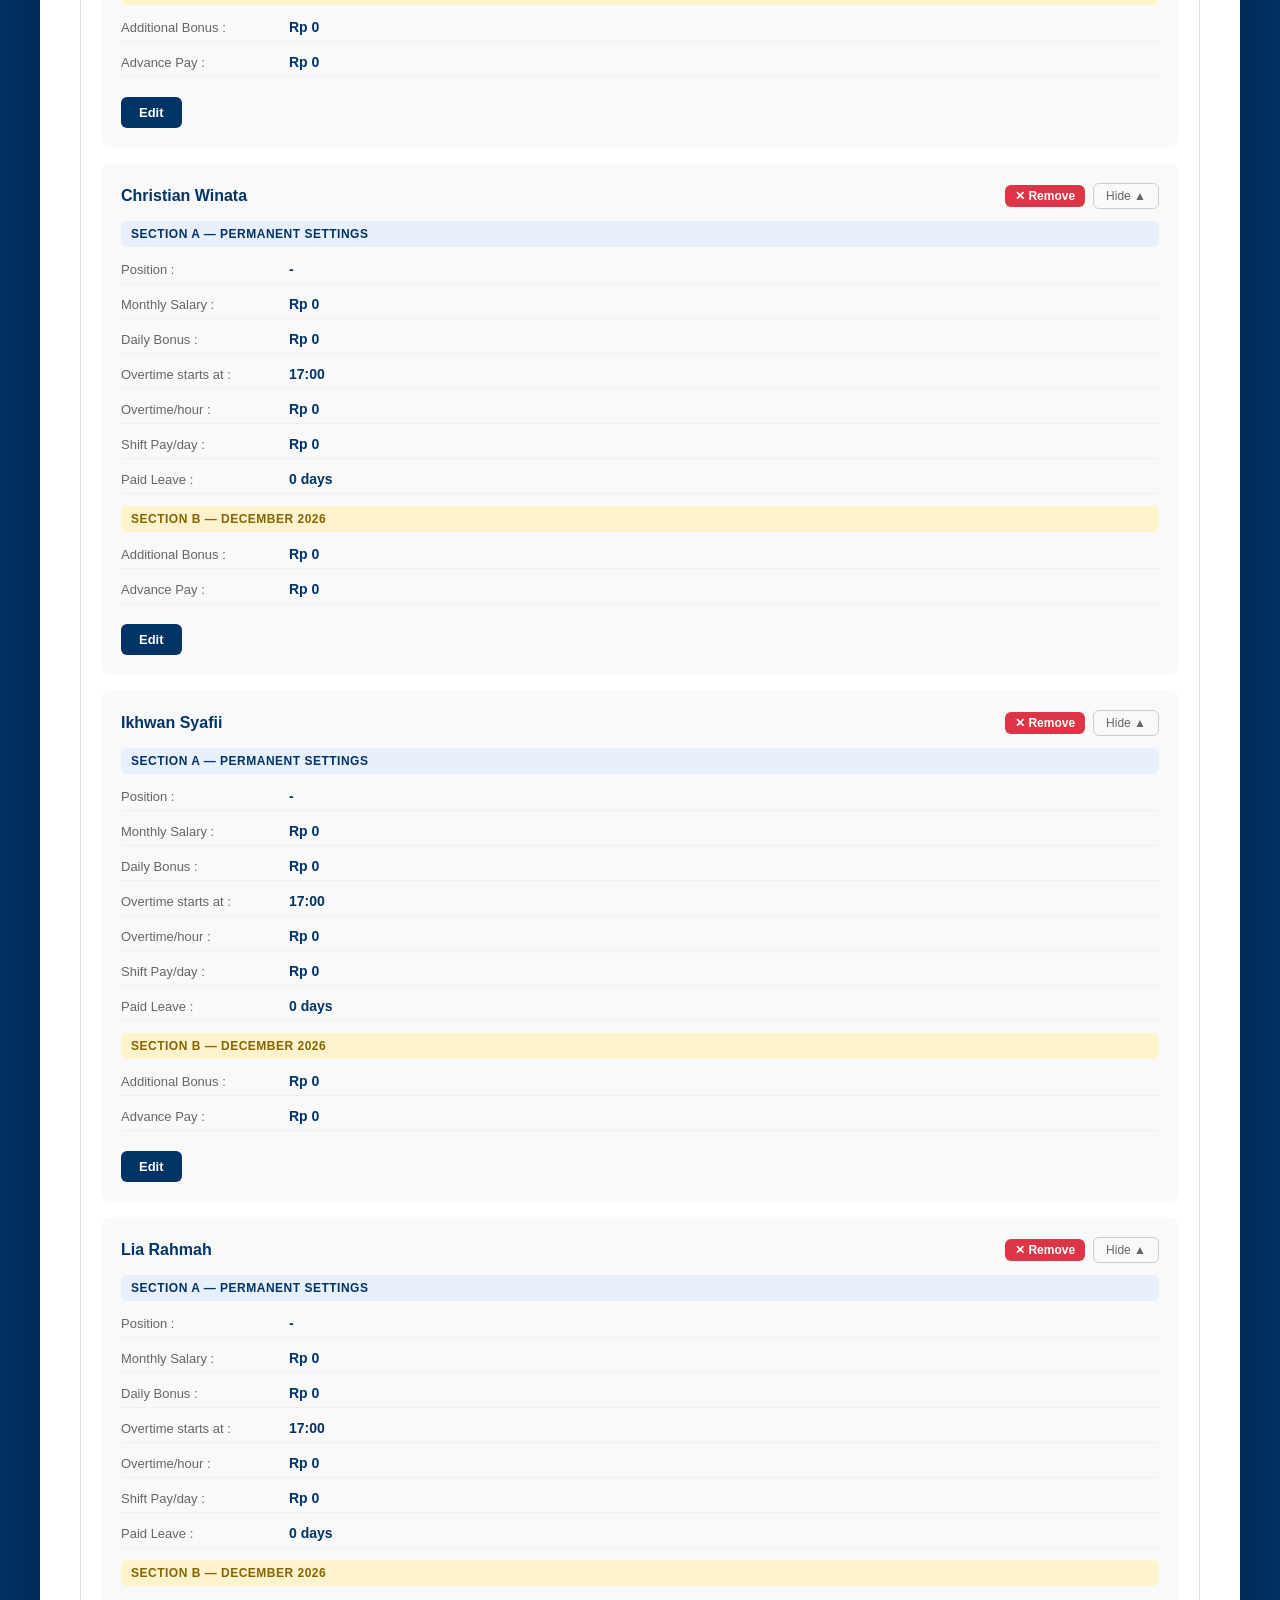
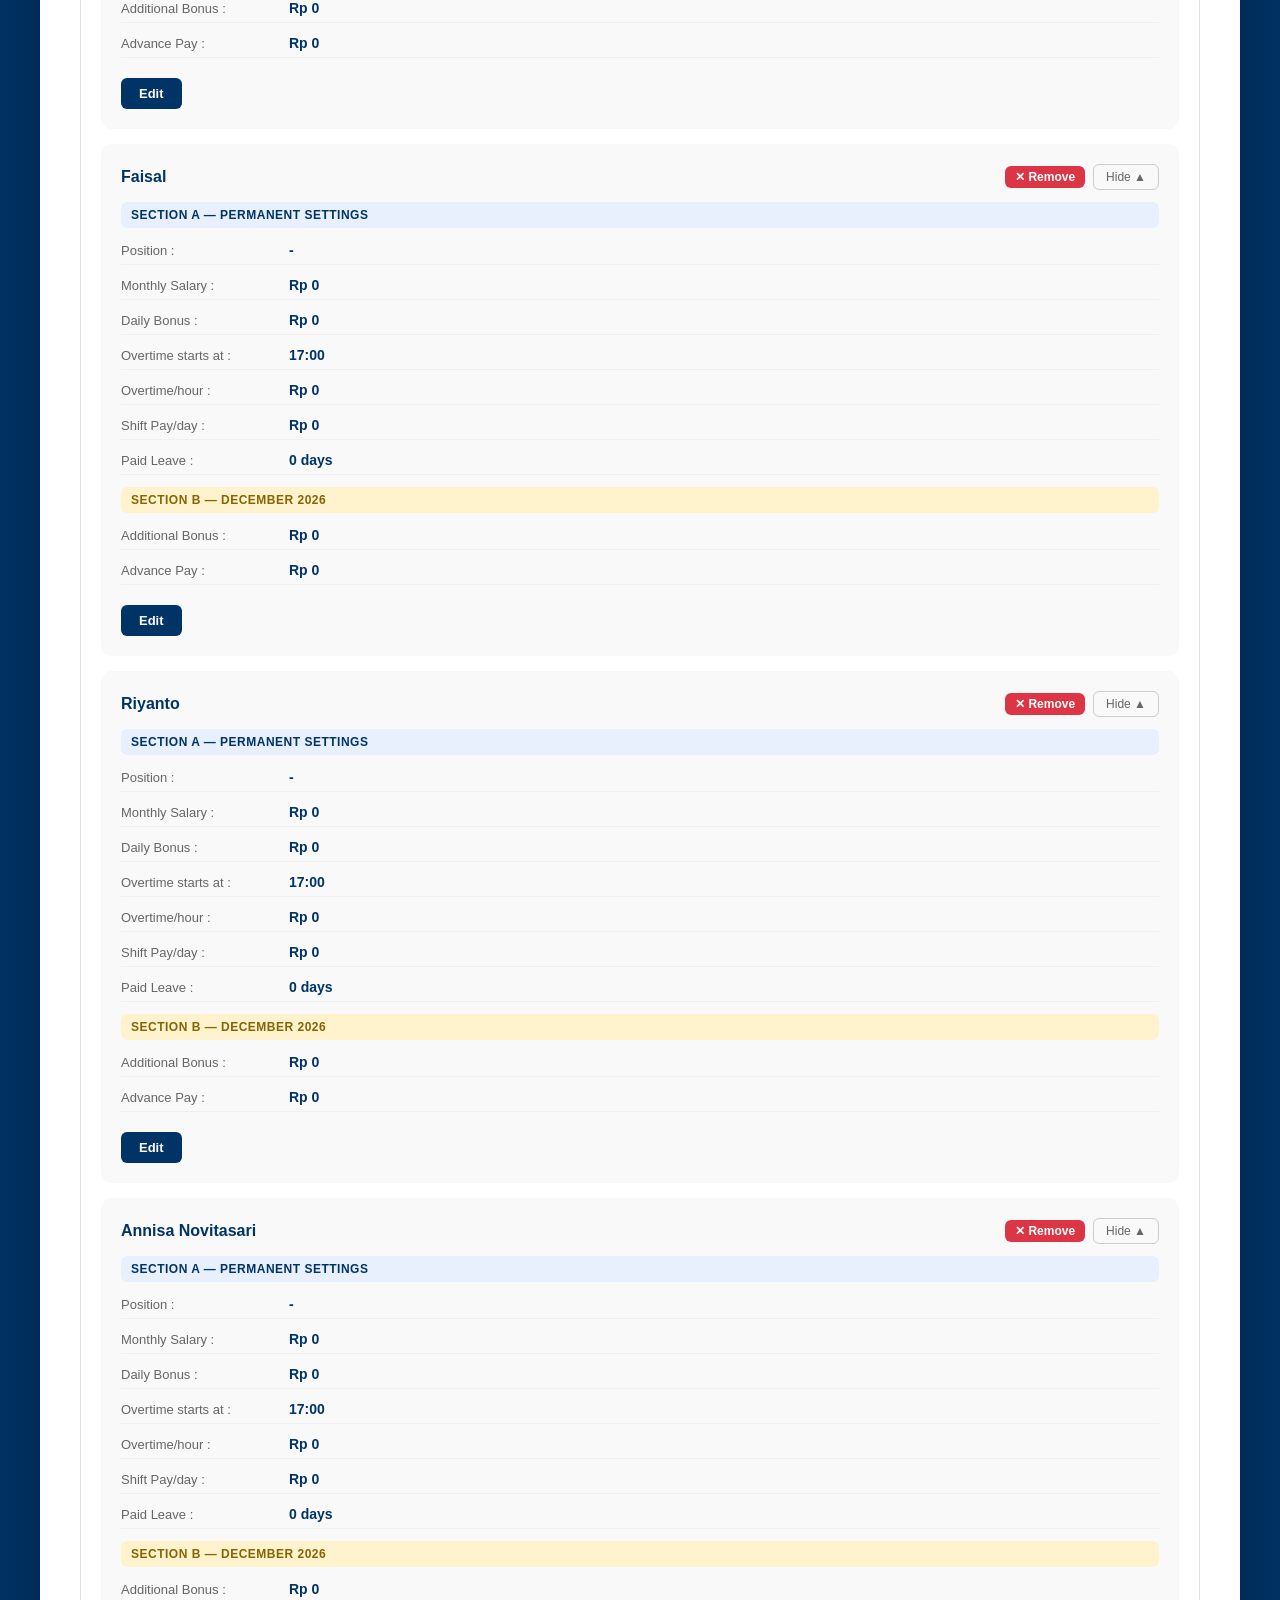
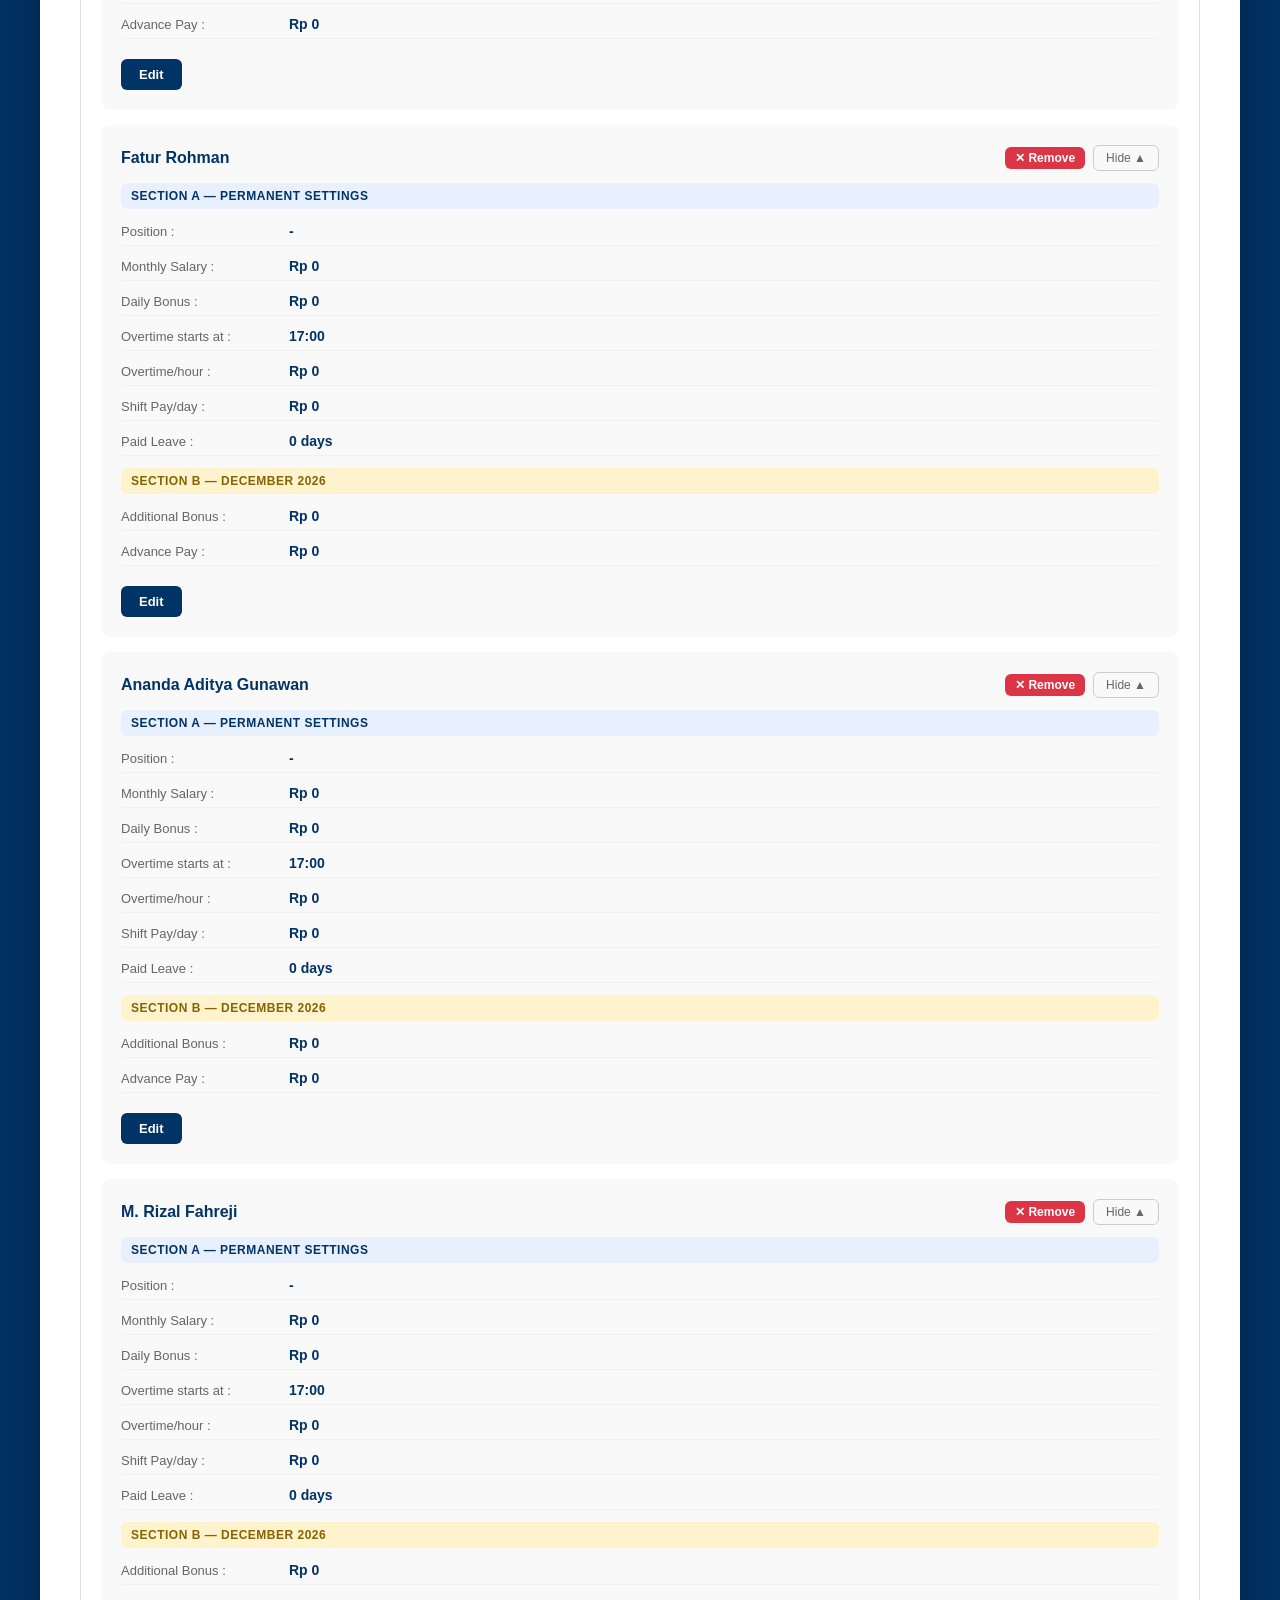
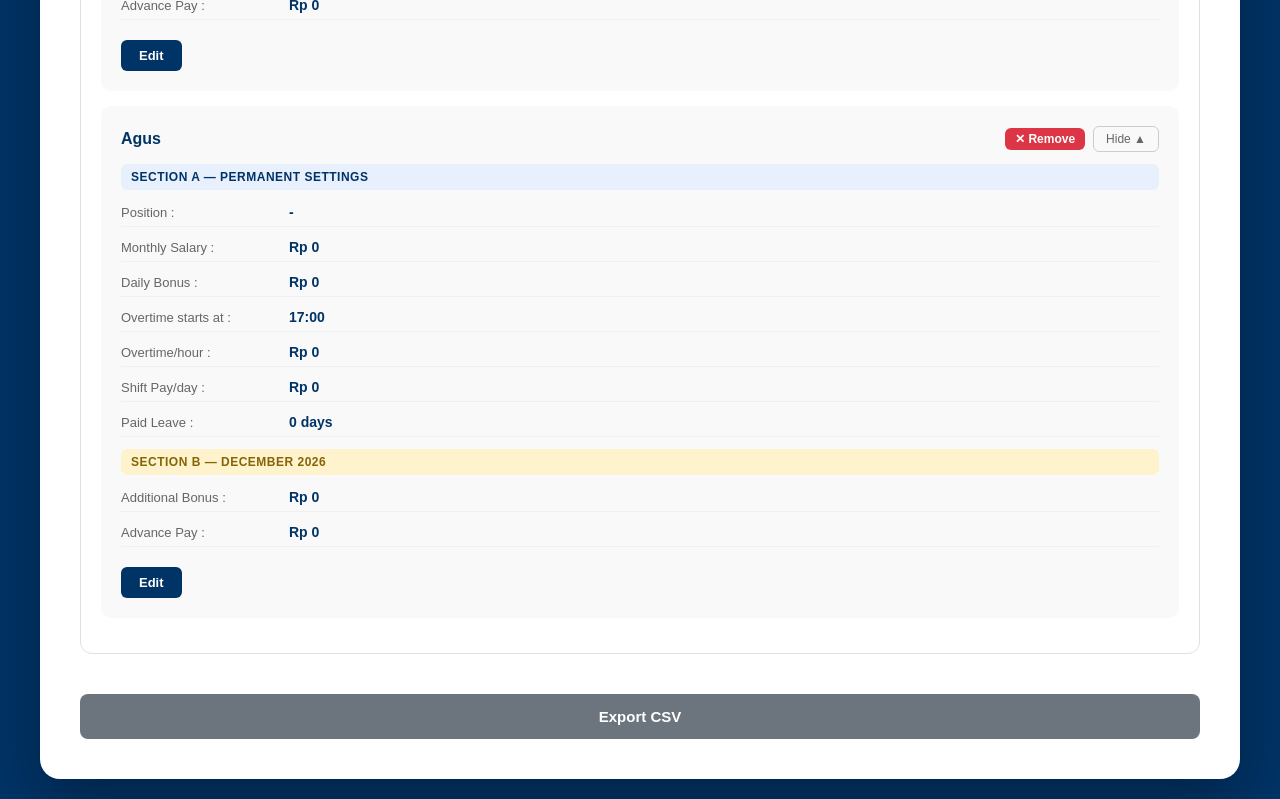
==== commit 7d8c1718: "Add files via upload" ====
--- a/admin.html
+++ b/admin.html
@@ -16,10 +16,11 @@
 
             <div class="month-selector">
                 <label>Month:</label>
-                <select id="monthSelect"></select>
+                <select id="monthSelect" onchange="loadAttendance(); renderCalendar();"></select>
                 <label>Year:</label>
-                <select id="yearSelect"></select>
+                <select id="yearSelect" onchange="loadAttendance(); renderCalendar();"></select>
                 <button onclick="loadAttendance(); renderCalendar();">Refresh</button>
+                <button onclick="forceSyncFromSheets()" style="background:#4CAF50;color:white;border:none;padding:8px 14px;border-radius:6px;cursor:pointer;font-size:13px;">Sync from Sheets</button>
             </div>
 
             <div class="collapsible-section">
@@ -50,7 +51,6 @@
                 </div>
                 <div id="settingsSection">
                     <div id="employeeSettings"></div>
-                    <button onclick="saveEmployeeSettings()" class="save-btn">Save Settings</button>
                 </div>
             </div>
 
--- a/style.css
+++ b/style.css
@@ -637,22 +637,22 @@
 .calendar-header {
     display: grid;
     grid-template-columns: repeat(7, 1fr);
-    gap: 4px;
-    margin-bottom: 4px;
+    gap: 3px;
+    margin-bottom: 3px;
 }
 
 .calendar-header span {
     text-align: center;
-    font-size: 12px;
+    font-size: 10px;
     font-weight: 700;
     color: #666;
-    padding: 5px 0;
+    padding: 3px 0;
 }
 
 .calendar-grid {
     display: grid;
     grid-template-columns: repeat(7, 1fr);
-    gap: 4px;
+    gap: 3px;
 }
 
 .cal-day {
@@ -661,12 +661,13 @@
     flex-direction: column;
     align-items: center;
     justify-content: center;
-    border-radius: 8px;
-    cursor: pointer;
-    font-size: 13px;
+    border-radius: 6px;
+    cursor: pointer;
+    font-size: 11px;
     font-weight: 600;
     position: relative;
     transition: all 0.2s;
+    min-width: 0;
 }
 
 .cal-day.empty { background: transparent; cursor: default; }
@@ -908,3 +909,68 @@
     font-size: 12px;
     font-weight: 600;
 }
+
+.checkout-admin-btn {
+    padding: 4px 10px;
+    background: #dc3545;
+    color: white;
+    border: none;
+    border-radius: 6px;
+    cursor: pointer;
+    font-size: 12px;
+    font-weight: 600;
+}
+
+.readonly-grid {
+    display: flex;
+    flex-direction: column;
+    gap: 6px;
+    margin-bottom: 10px;
+}
+
+.readonly-row {
+    display: flex;
+    align-items: baseline;
+    gap: 8px;
+    padding: 6px 0;
+    border-bottom: 1px solid #f0f0f0;
+}
+
+.readonly-row span {
+    font-size: 13px;
+    color: #666;
+    min-width: 160px;
+    flex-shrink: 0;
+}
+
+.readonly-row span::after {
+    content: ' :';
+}
+
+.readonly-row strong {
+    font-size: 14px;
+    color: #003366;
+}
+
+.edit-emp-btn {
+    padding: 8px 18px;
+    background: #003366;
+    color: white;
+    border: none;
+    border-radius: 6px;
+    cursor: pointer;
+    font-size: 13px;
+    font-weight: 600;
+    margin-top: 10px;
+}
+
+.cancel-btn {
+    padding: 8px 18px;
+    background: #999;
+    color: white;
+    border: none;
+    border-radius: 6px;
+    cursor: pointer;
+    font-size: 13px;
+    font-weight: 600;
+}
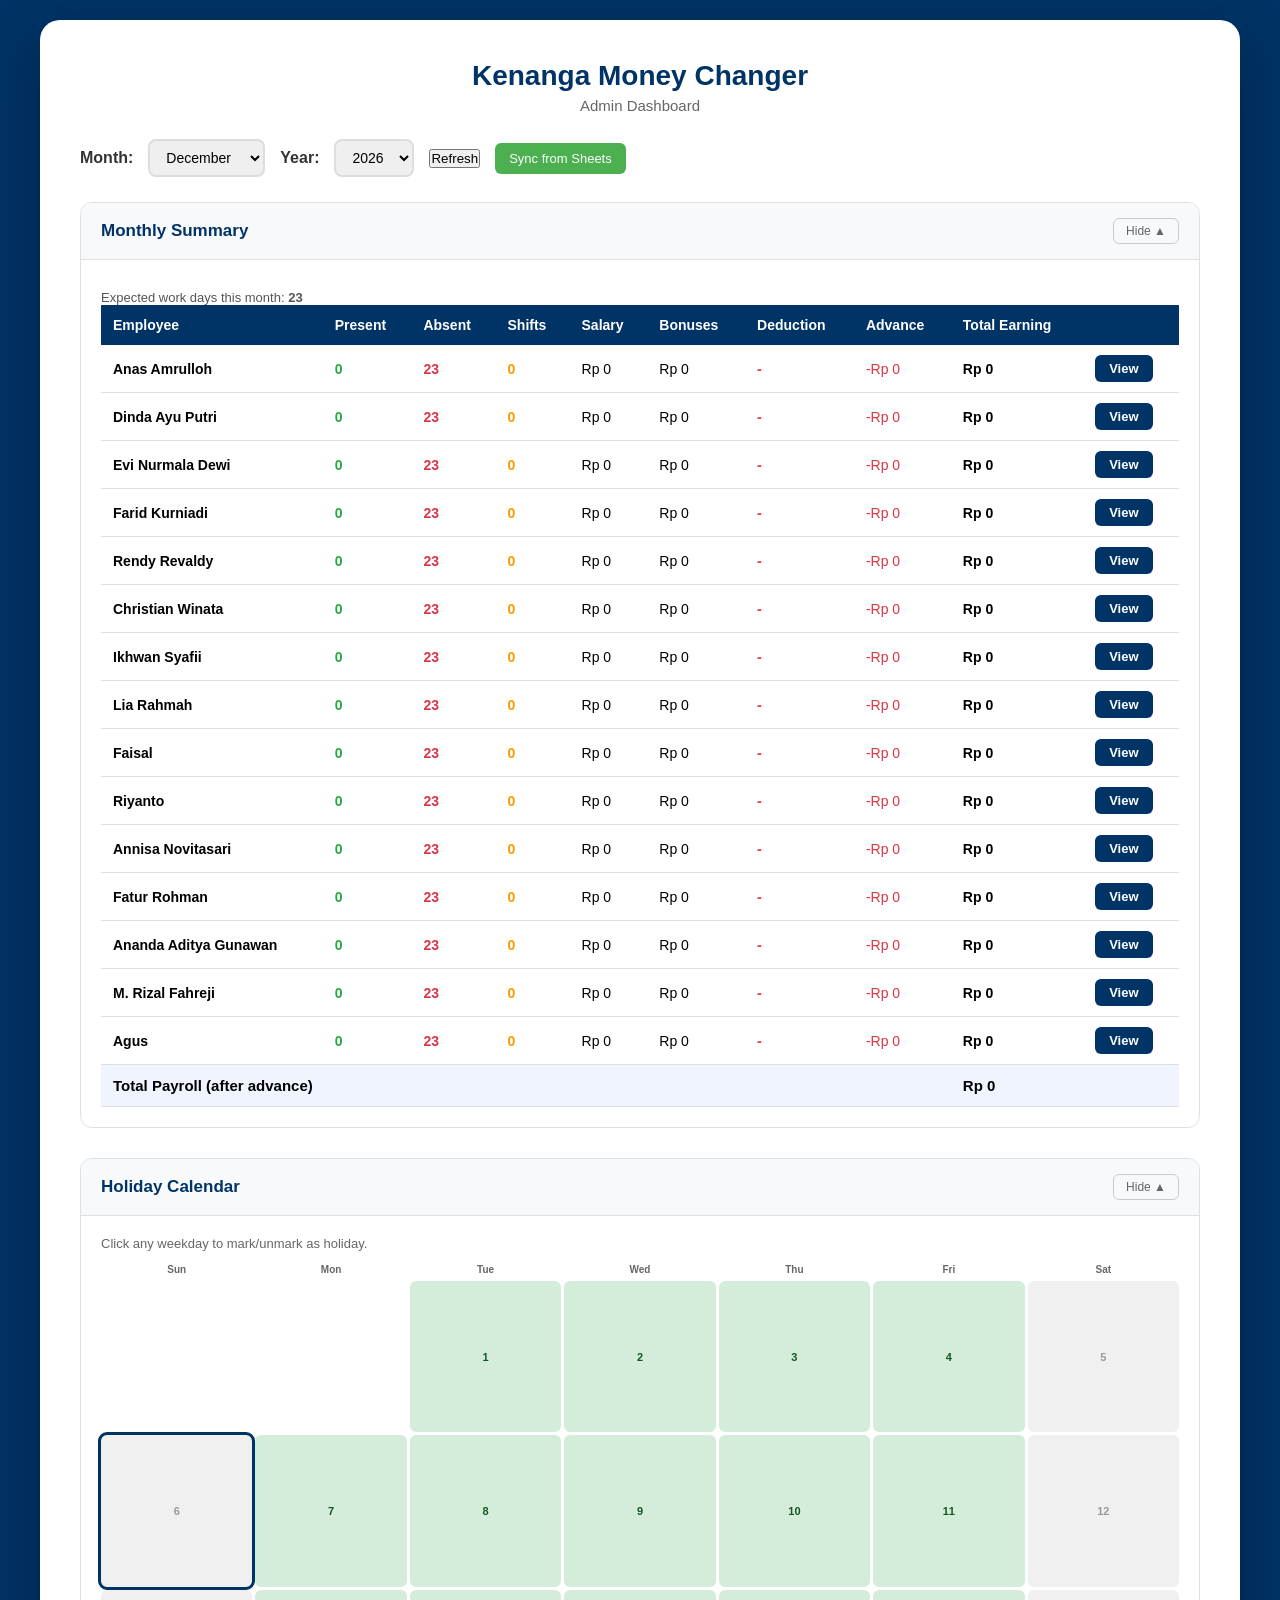
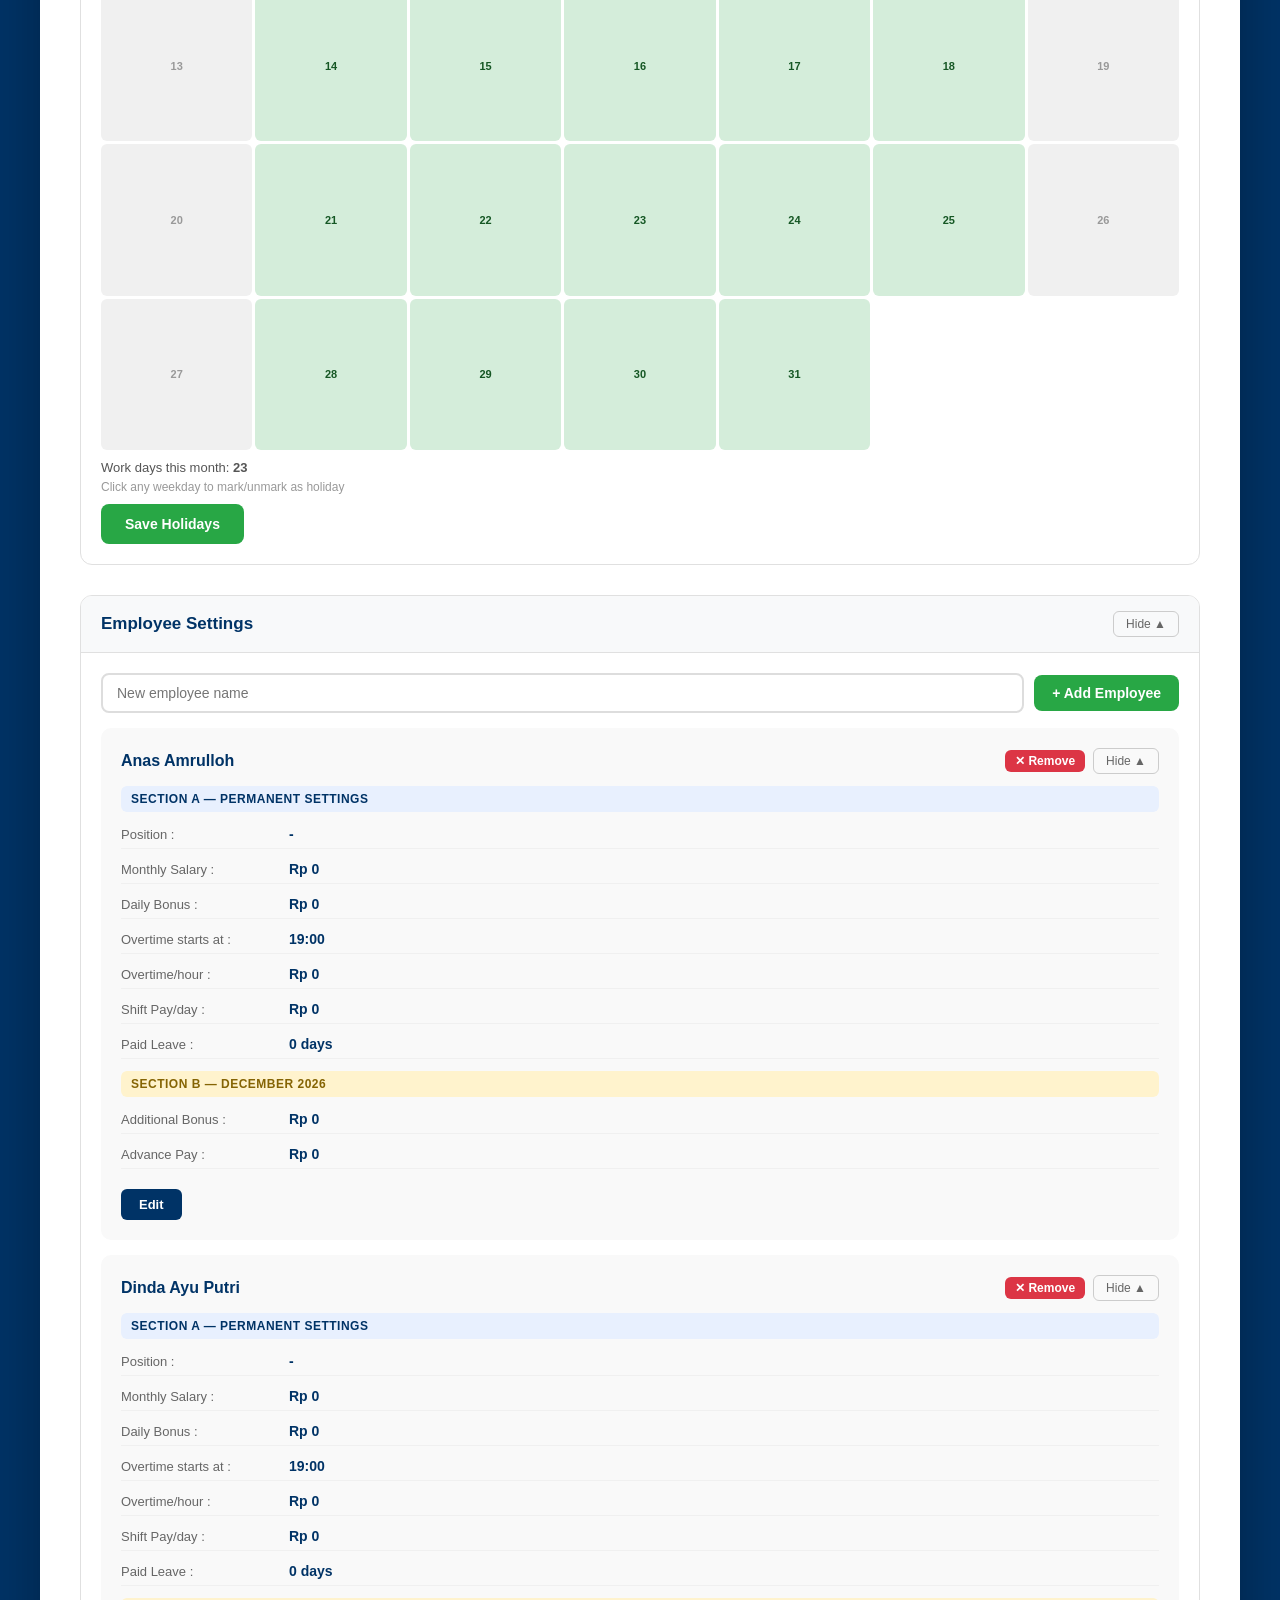
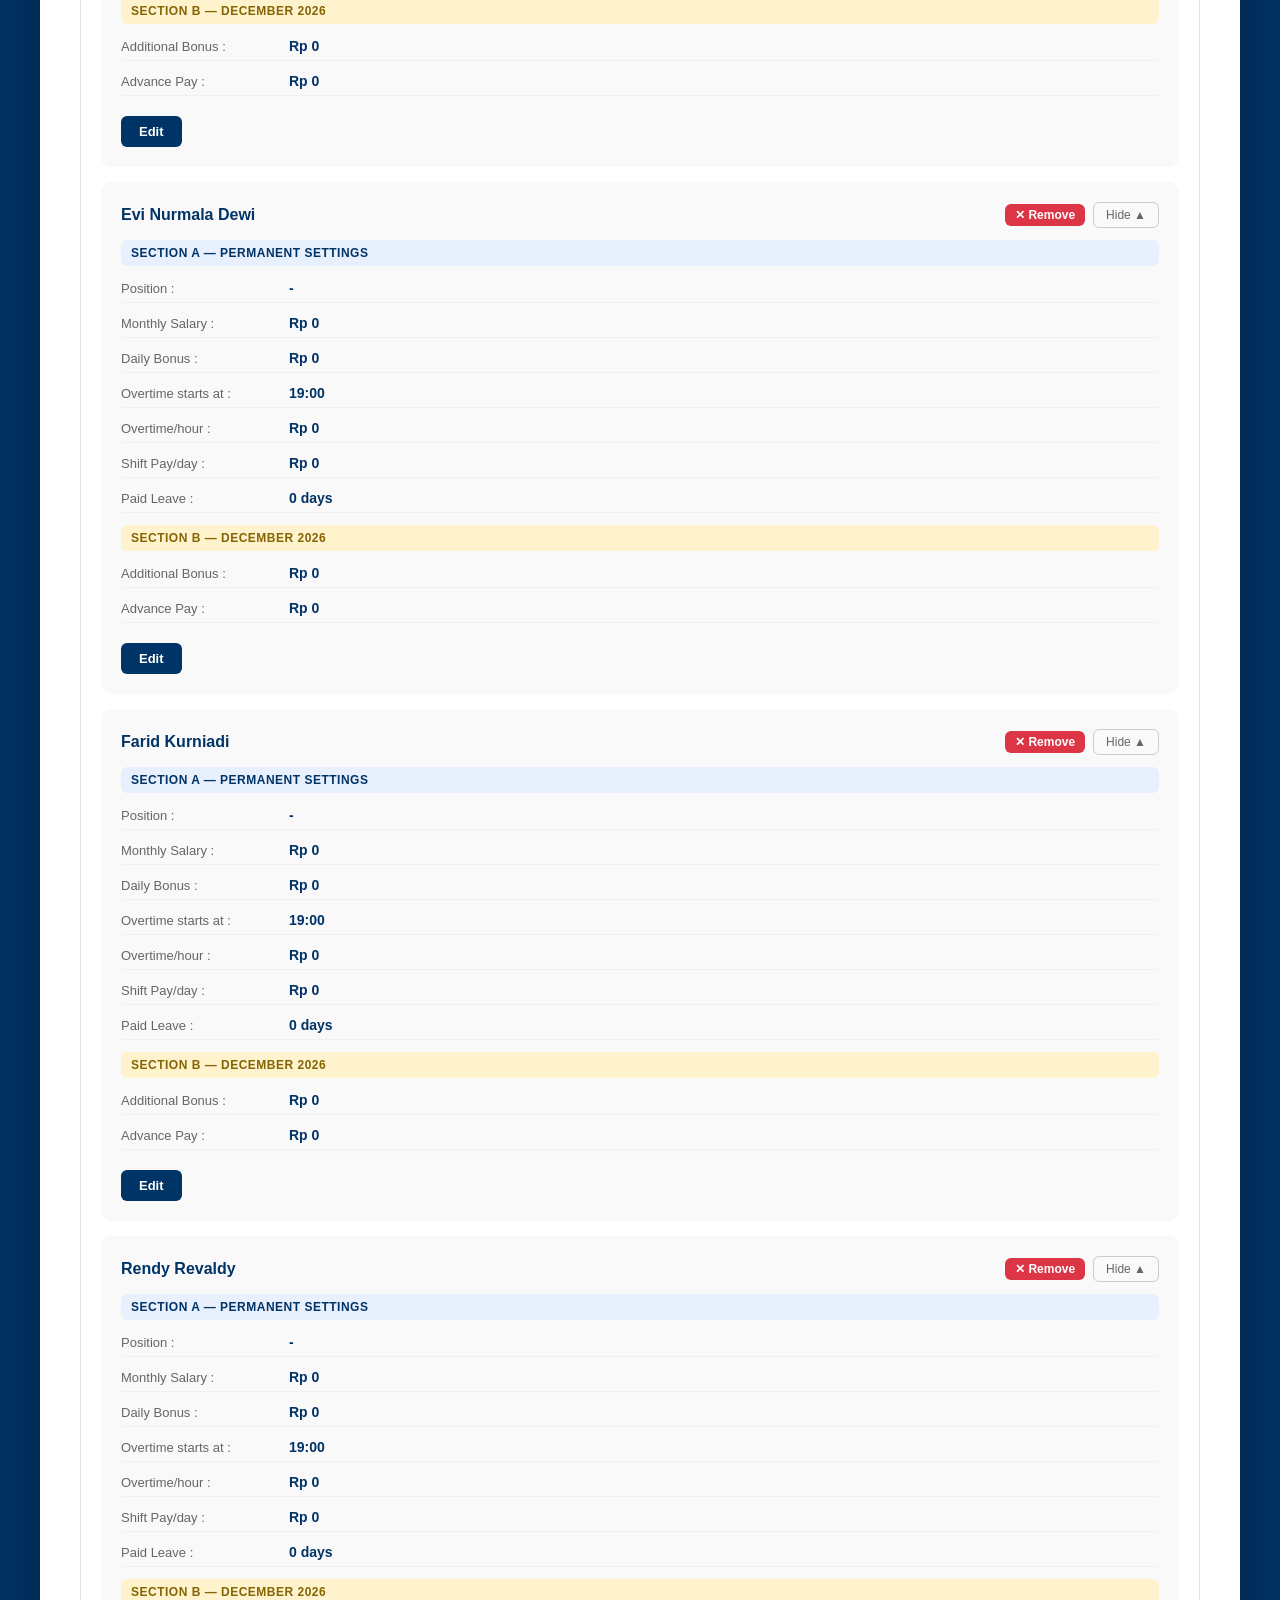
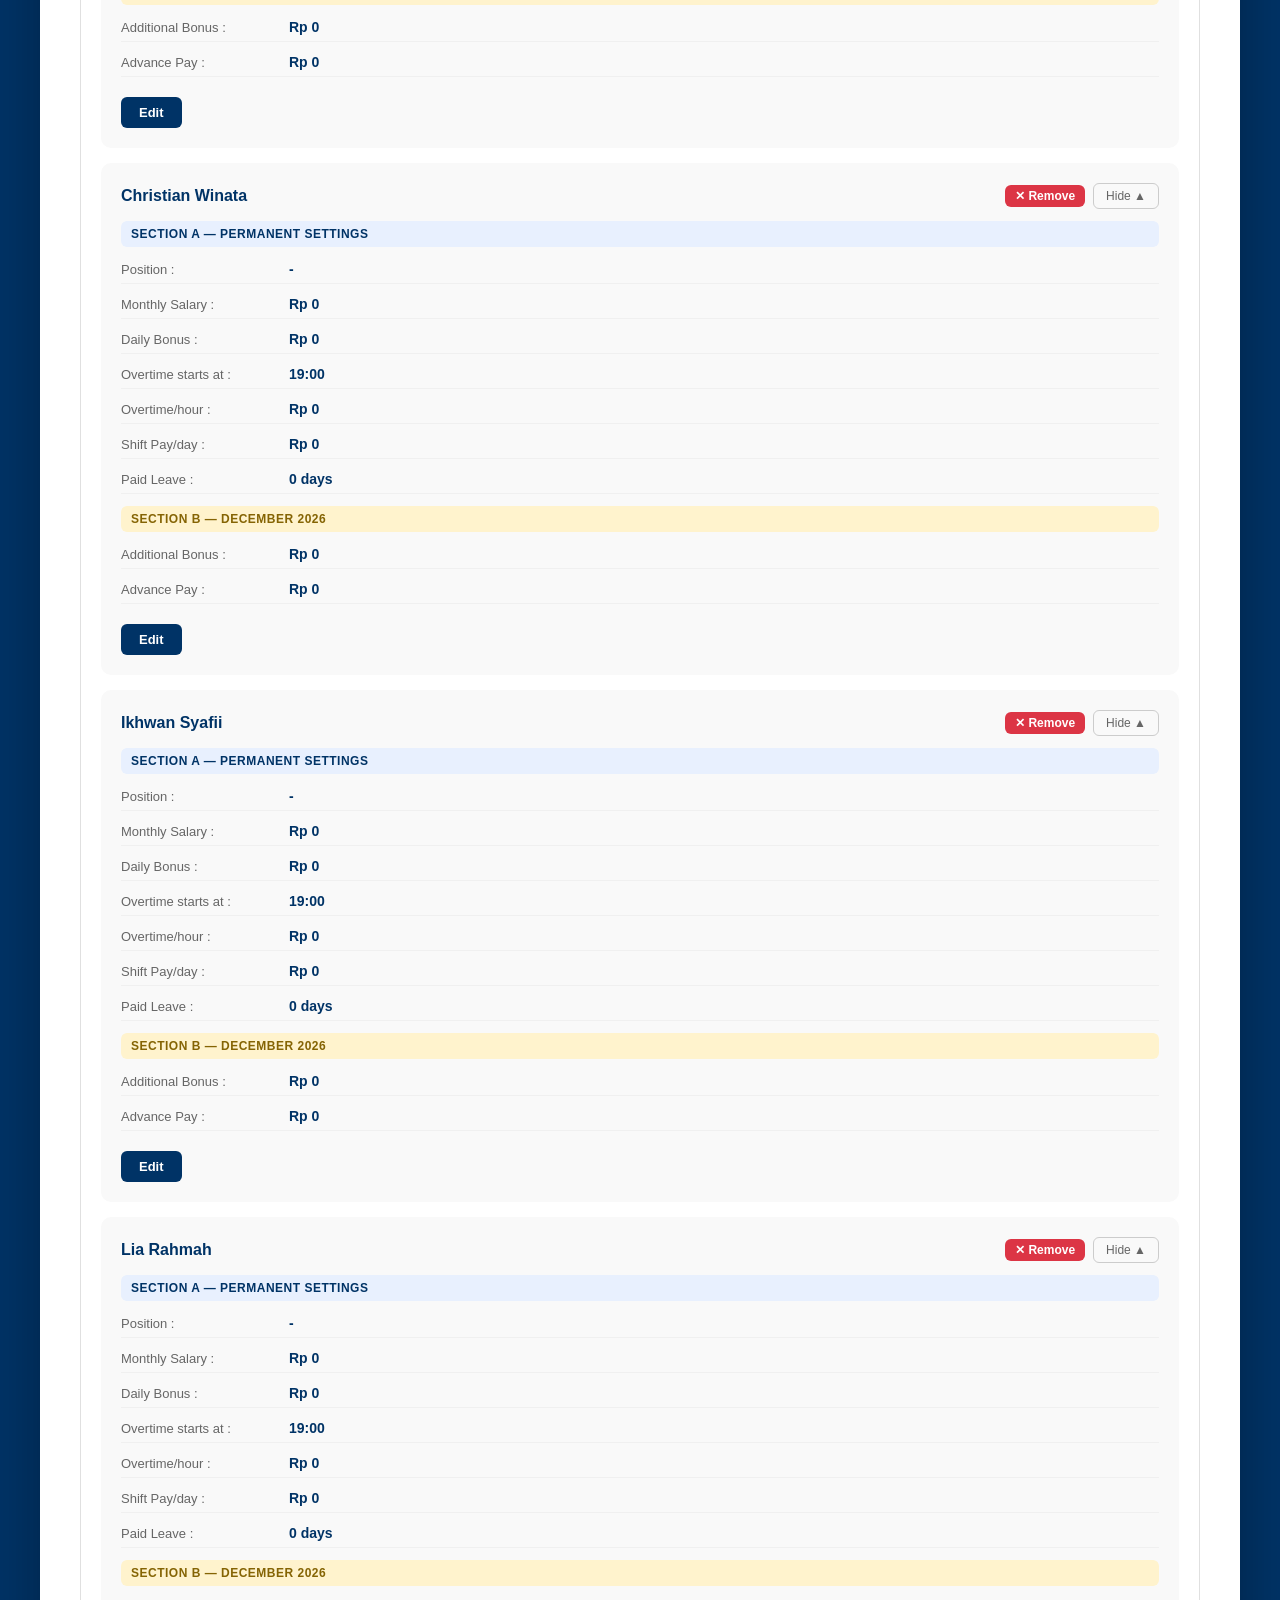
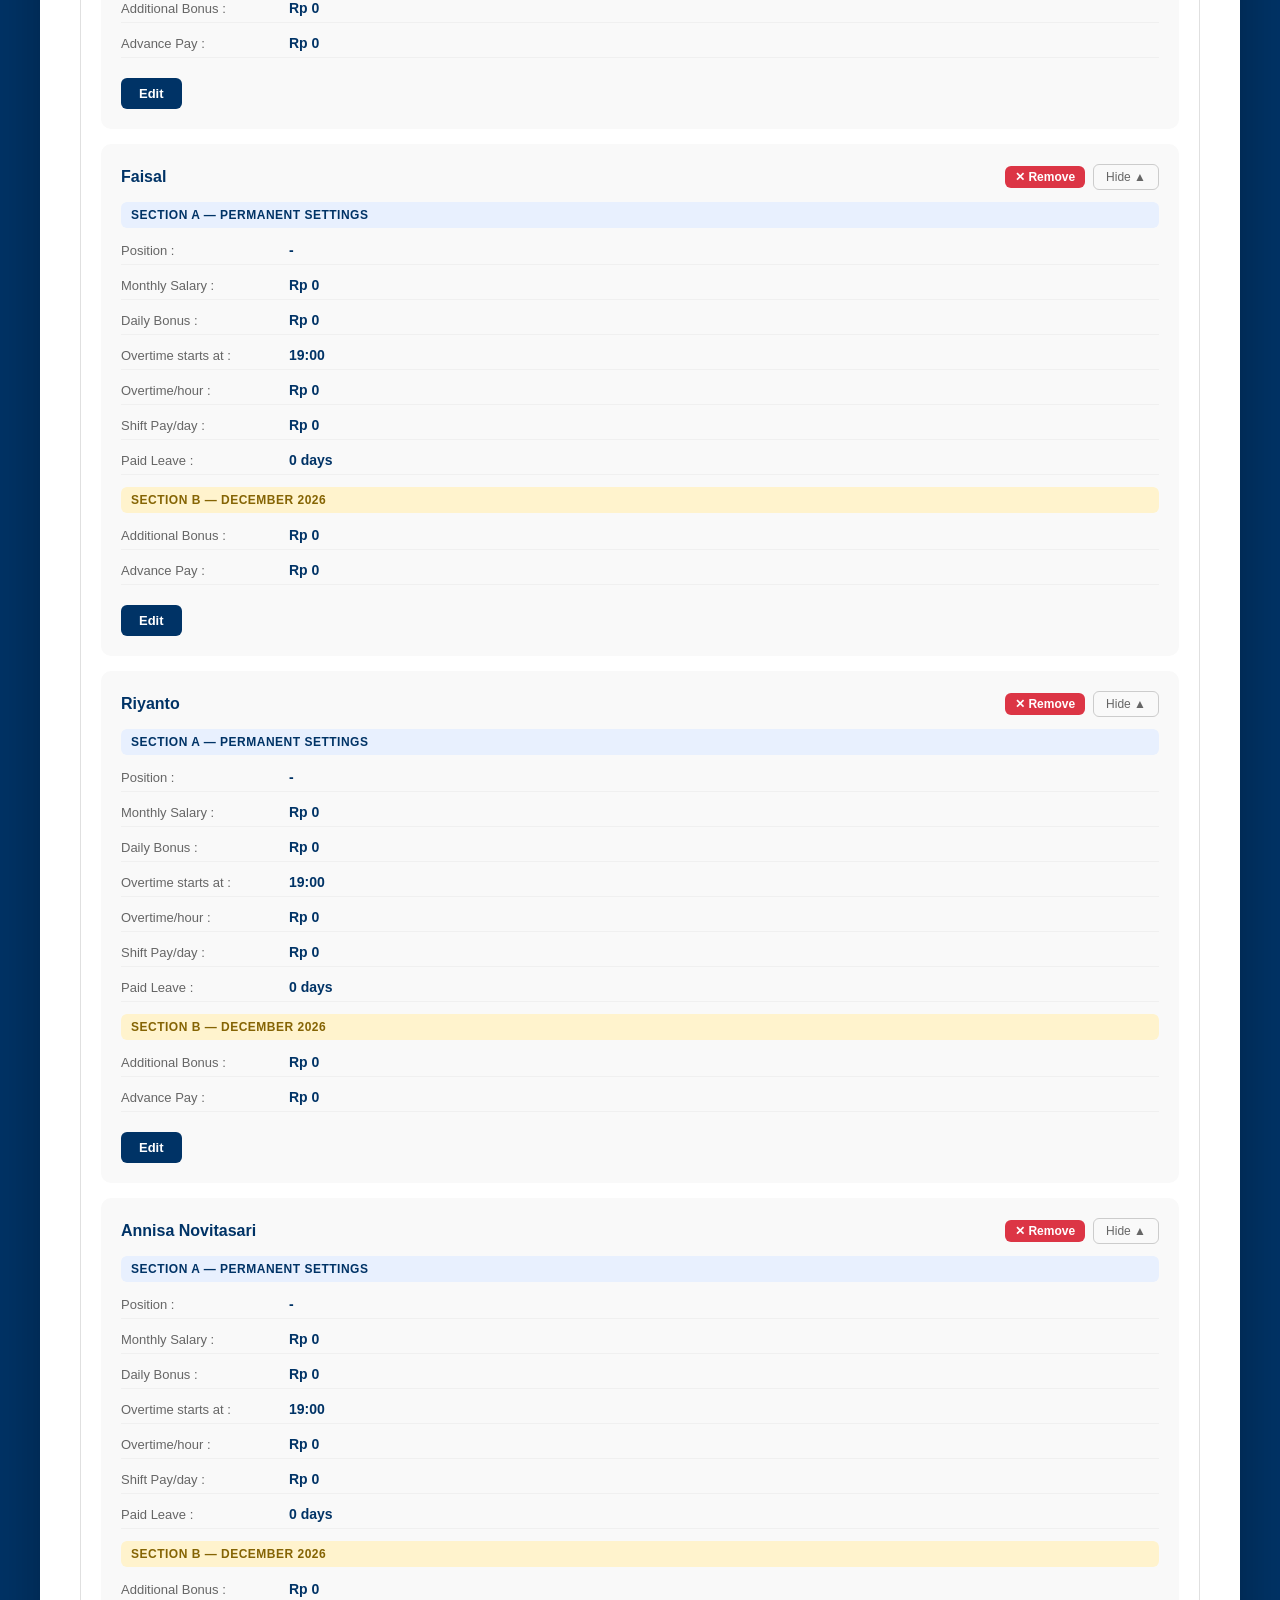
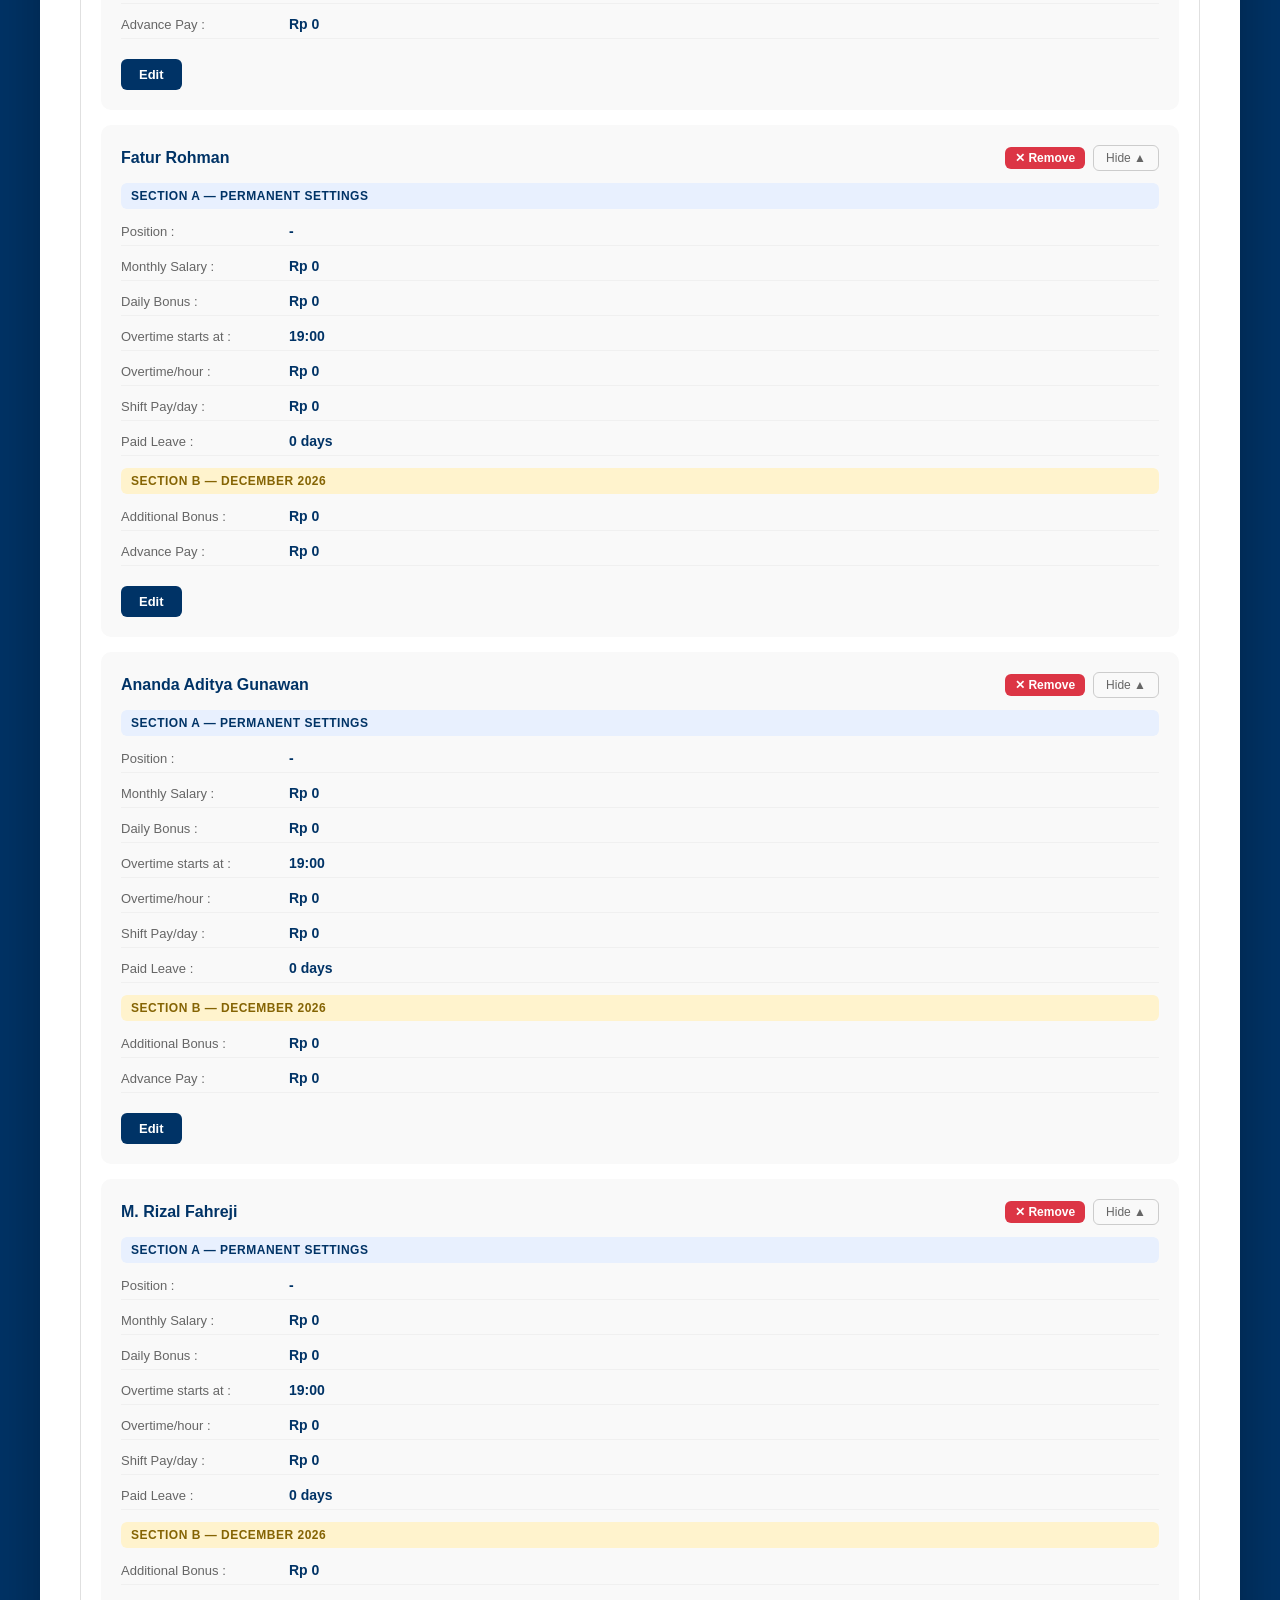
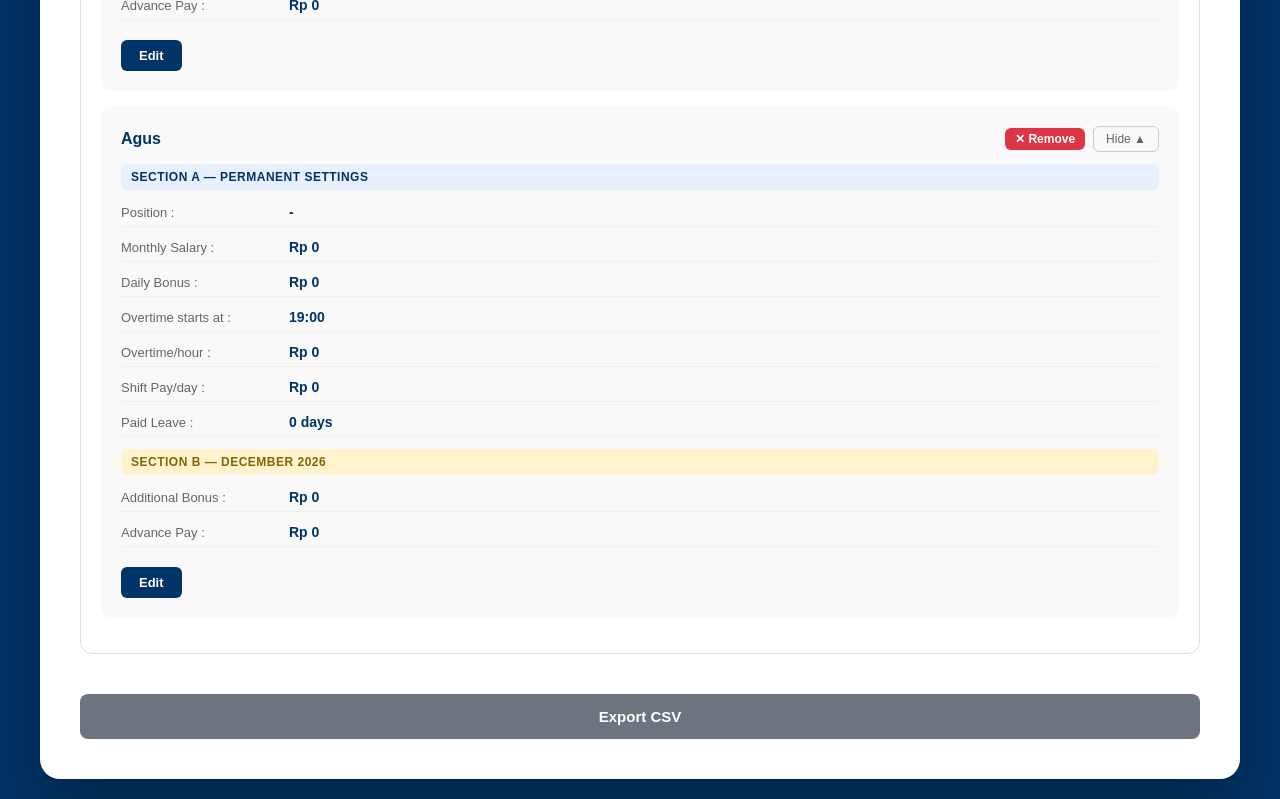
==== commit 07c5b1ba: "Add files via upload" ====
--- a/admin.html
+++ b/admin.html
@@ -20,7 +20,7 @@
                 <label>Year:</label>
                 <select id="yearSelect" onchange="loadAttendance(); renderCalendar();"></select>
                 <button onclick="loadAttendance(); renderCalendar();">Refresh</button>
-                <button onclick="forceSyncFromSheets()" style="background:#4CAF50;color:white;border:none;padding:8px 14px;border-radius:6px;cursor:pointer;font-size:13px;">Sync from Sheets</button>
+                <button onclick="loadFromSheetsAndRender()" style="background:#4CAF50;color:white;border:none;padding:8px 14px;border-radius:6px;cursor:pointer;font-size:13px;">Sync from Sheets</button>
             </div>
 
             <div class="collapsible-section">
